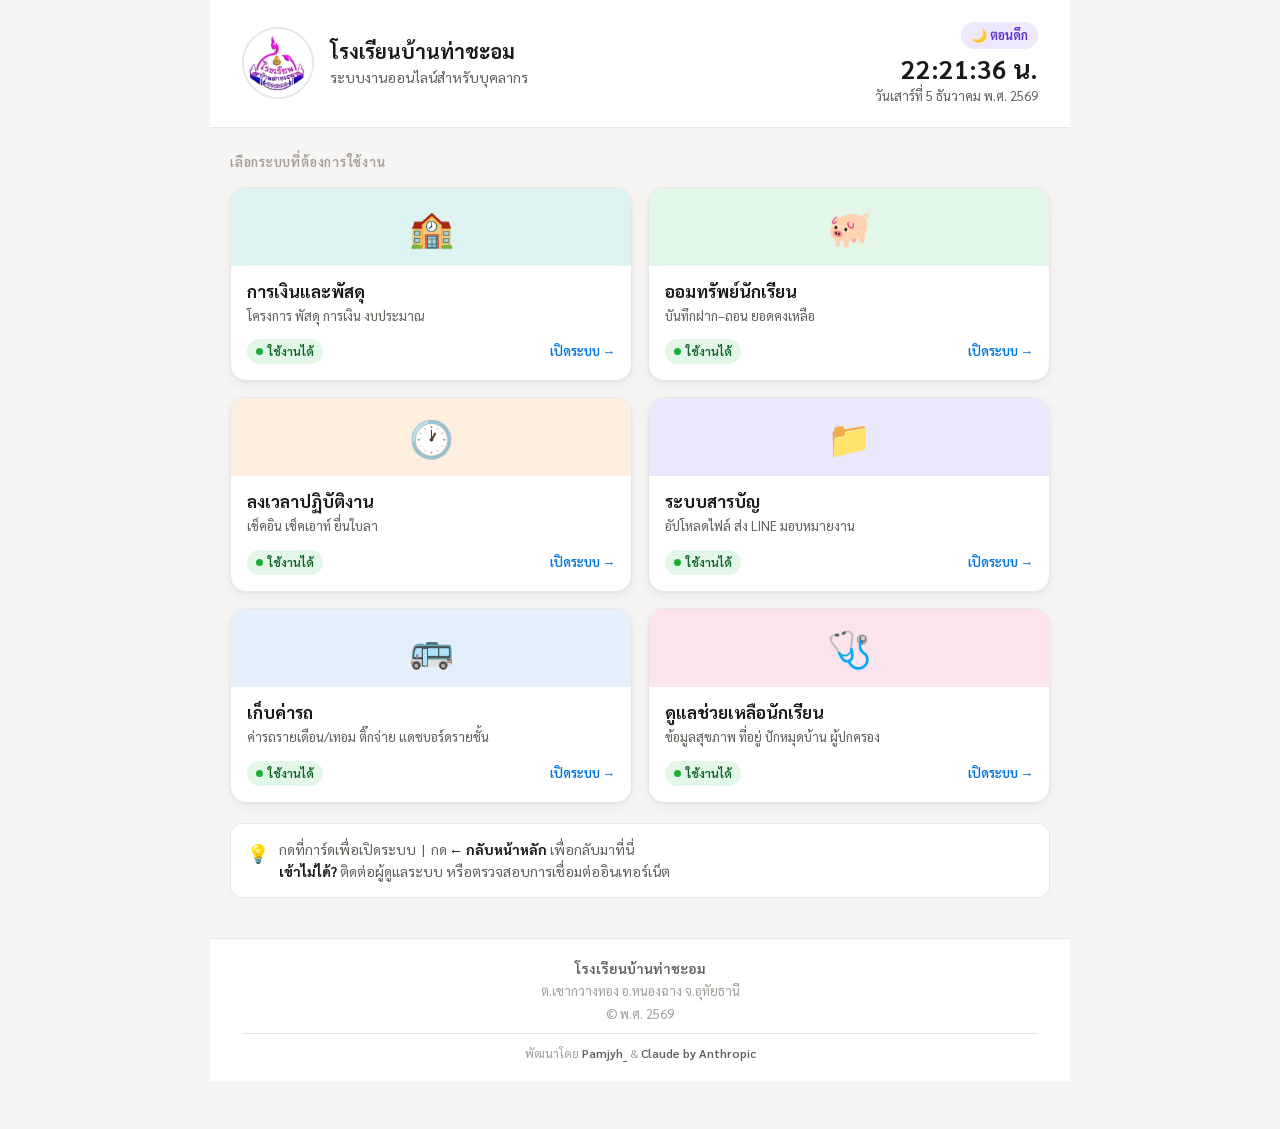
==== index.html @ 7e9a9dbf "Portal: ซ่อนกรอบทักทาย (greeting-section) บนจอกว้าง เพราะซ้ำกับ header-clock, โชว์เฉพาะมือถือที่ hea" ====
<!DOCTYPE html>
<html lang="th">
<head>
<meta charset="UTF-8">
<meta name="viewport" content="width=device-width, initial-scale=1.0">
<title>ระบบงาน — โรงเรียนบ้านท่าชะอม</title>
<link rel="manifest" href="manifest.json">
<meta name="theme-color" content="#0075de">
<meta name="apple-mobile-web-app-capable" content="yes">
<meta name="apple-mobile-web-app-status-bar-style" content="default">
<meta name="apple-mobile-web-app-title" content="รร.ท่าชะอม">
<link rel="apple-touch-icon" href="assets/icons/apple-touch-icon.png">
<link rel="preconnect" href="https://fonts.googleapis.com">
<link rel="preconnect" href="https://fonts.gstatic.com" crossorigin>
<link href="https://fonts.googleapis.com/css2?family=Sarabun:wght@400;500;600;700&display=swap" rel="stylesheet">

<style>
/* ─────────────────────────────────────────────
   DESIGN TOKENS
───────────────────────────────────────────── */
:root {
  --canvas-soft:   #f6f5f4;
  --canvas:        #ffffff;
  --ink:           #1a1a1a;
  --ink-secondary: #31302e;
  --ink-muted:     #615d59;
  --ink-faint:     #a39e98;
  --hairline:      #e6e6e6;
  --primary:       #0075de;
  --primary-dark:  #005bab;

  --teal:          #2a9d99;
  --teal-bg:       #ddf3f2;
  --teal-hover:    #ccecea;
  --green:         #1aae39;
  --green-bg:      #e2f7e7;
  --green-hover:   #cceedb;
  --orange:        #dd5b00;
  --orange-bg:     #fdeede;
  --orange-hover:  #fce0ca;
  --purple:        #7c3aed;
  --purple-bg:     #ece8fc;
  --purple-hover:  #ddd5f8;
  --blue:          #0075de;
  --blue-bg:       #e3f0fc;
  --blue-hover:    #d2e6fa;
  --pink:          #c0246e;
  --pink-bg:       #fce4ef;
  --pink-hover:    #f8d0e3;

  --radius-sm:     8px;
  --radius-md:     12px;
  --radius-lg:     16px;
  --radius-full:   9999px;

  --shadow-card:   0 1px 3px rgba(0,0,0,.06), 0 4px 12px rgba(0,0,0,.05);
  --shadow-hover:  0 10px 28px rgba(0,0,0,.09);
}

*, *::before, *::after { box-sizing: border-box; margin: 0; padding: 0; }
html { font-size: 17px; -webkit-text-size-adjust: 100%; }
body {
  font-family: 'Sarabun', sans-serif;
  background: var(--canvas-soft);
  color: var(--ink);
  min-height: 100vh;
  line-height: 1.6;
}
a { color: inherit; text-decoration: none; }

/* ─────────────────────────────────────────────
   LOADING OVERLAY
───────────────────────────────────────────── */
#loading-overlay {
  position: fixed; inset: 0;
  background: var(--canvas-soft);
  display: flex; flex-direction: column;
  align-items: center; justify-content: center; gap: 14px;
  z-index: 999; transition: opacity 0.3s ease;
}
#loading-overlay.hidden { opacity: 0; pointer-events: none; }
.loading-spinner {
  width: 36px; height: 36px;
  border: 3px solid var(--hairline);
  border-top-color: var(--primary);
  border-radius: 50%;
  animation: spin 0.7s linear infinite;
}
.loading-text { font-size: 15px; color: var(--ink-muted); }
@keyframes spin { to { transform: rotate(360deg); } }

/* ─────────────────────────────────────────────
   SYSTEM IFRAME OVERLAY
───────────────────────────────────────────── */
#system-overlay {
  display: none;
  position: fixed; inset: 0;
  flex-direction: column;
  z-index: 100;
  background: #fff;
}
#system-overlay.active { display: flex; }

#system-bar {
  display: flex;
  align-items: center;
  gap: 12px;
  background: var(--canvas);
  border-bottom: 1px solid var(--hairline);
  padding: 10px 16px;
  flex-shrink: 0;
  min-height: 54px;
}
#back-btn {
  display: inline-flex;
  align-items: center;
  gap: 6px;
  background: var(--canvas-soft);
  border: 1px solid var(--hairline);
  border-radius: var(--radius-full);
  padding: 8px 18px;
  font-size: 15px;
  font-family: 'Sarabun', sans-serif;
  font-weight: 600;
  color: var(--ink);
  cursor: pointer;
  transition: background 0.15s, border-color 0.15s;
  white-space: nowrap;
  flex-shrink: 0;
}
#back-btn:hover { background: var(--hairline); border-color: #d0ccc8; }
#system-bar-title {
  font-size: 16px;
  font-weight: 600;
  color: var(--ink-muted);
  overflow: hidden;
  text-overflow: ellipsis;
  white-space: nowrap;
}
#system-frame {
  flex: 1;
  border: none;
  width: 100%;
}

/* ─────────────────────────────────────────────
   PAGE WRAPPER
───────────────────────────────────────────── */
#page-wrapper {
  max-width: 860px;
  margin: 0 auto;
  padding: 0 20px 48px;
}

/* ─────────────────────────────────────────────
   HEADER
───────────────────────────────────────────── */
#site-header {
  background: var(--canvas);
  border-bottom: 1px solid var(--hairline);
  margin: 0 -20px;
  padding: 20px 32px;
}
.header-inner {
  max-width: 820px; margin: 0 auto;
  display: flex; align-items: center; gap: 16px;
}
.school-logo {
  width: 72px; height: 72px;
  border-radius: 50%;
  border: 2px solid var(--hairline);
  object-fit: cover; flex-shrink: 0;
}
.school-logo-placeholder {
  width: 72px; height: 72px;
  border-radius: 50%;
  border: 2px solid var(--hairline);
  background: var(--teal-bg);
  display: none; align-items: center; justify-content: center;
  font-size: 32px; flex-shrink: 0;
}
.header-text { flex: 1; }
.school-name { font-size: 20px; font-weight: 700; color: var(--ink); line-height: 1.3; }
.school-tagline { font-size: 14px; color: var(--ink-muted); margin-top: 2px; }
.header-clock { text-align: right; flex-shrink: 0; }
#greeting-badge {
  display: inline-block;
  font-size: 13px; font-weight: 600;
  padding: 3px 10px;
  border-radius: var(--radius-full);
  margin-bottom: 4px;
}
#clock-time {
  display: block;
  font-size: 26px; font-weight: 700;
  font-variant-numeric: tabular-nums;
  color: var(--ink); line-height: 1.2;
}
#clock-date {
  display: block;
  font-size: 13px; color: var(--ink-muted); margin-top: 2px;
}

/* ─────────────────────────────────────────────
   GREETING
───────────────────────────────────────────── */
#greeting-section { padding: 28px 0 4px; display: none; } /* ซ้ำกับ header-clock บนจอกว้าง โผล่เฉพาะมือถือ (ดู media query ด้านล่าง) */
.greeting-main { font-size: 22px; font-weight: 700; color: var(--ink); }
.greeting-sub { font-size: 15px; color: var(--ink-muted); margin-top: 4px; }

/* ─────────────────────────────────────────────
   SECTION LABEL
───────────────────────────────────────────── */
.section-label {
  font-size: 13px; font-weight: 600;
  color: var(--ink-faint);
  text-transform: uppercase; letter-spacing: 0.06em;
  margin: 24px 0 14px;
}

/* ─────────────────────────────────────────────
   CARD GRID
───────────────────────────────────────────── */
#card-grid {
  display: grid;
  grid-template-columns: repeat(2, 1fr);
  gap: 16px;
}

/* ─────────────────────────────────────────────
   SYSTEM CARD
───────────────────────────────────────────── */
.sys-card {
  background: var(--canvas);
  border-radius: var(--radius-lg);
  border: 1px solid var(--hairline);
  box-shadow: var(--shadow-card);
  overflow: hidden;
  display: flex; flex-direction: column;
  cursor: pointer;
  transition: transform 0.18s ease, box-shadow 0.18s ease, border-color 0.18s ease;
  min-height: 160px;
  opacity: 0;
  animation: cardSlideUp 0.28s ease-out forwards;
  animation-play-state: paused;
}
.sys-card.animate { animation-play-state: running; }
.sys-card:hover {
  transform: translateY(-4px);
  box-shadow: var(--shadow-hover);
  border-color: #d0ccc8;
}
.sys-card--inactive {
  cursor: default;
  animation: cardFadeIn 0.28s ease-out forwards;
  animation-play-state: paused;
}
.sys-card--inactive.animate { animation-play-state: running; }   /* let the animation play to 0.5 */
.sys-card--inactive:hover {
  transform: none;
  box-shadow: var(--shadow-card);
  border-color: var(--hairline);
}

@keyframes cardSlideUp {
  from { opacity: 0; transform: translateY(18px); }
  to   { opacity: 1; transform: translateY(0); }
}
@keyframes cardFadeIn {
  from { opacity: 0; }
  to   { opacity: 0.5; }
}
@media (prefers-reduced-motion: reduce) {
  .sys-card { animation: none; opacity: 1; }
  .sys-card--inactive { animation: none; opacity: 0.5; }
  .badge-active::before { animation: none; }
}

.card-icon-band {
  height: 78px;
  display: flex; align-items: center; justify-content: center;
  font-size: 36px;
  transition: background 0.18s ease;
}
.band-teal   { background: var(--teal-bg); }
.band-green  { background: var(--green-bg); }
.band-orange { background: var(--orange-bg); }
.band-purple { background: var(--purple-bg); }
.band-blue   { background: var(--blue-bg); }
.band-pink   { background: var(--pink-bg); }
.sys-card:not(.sys-card--inactive):hover .band-teal   { background: var(--teal-hover); }
.sys-card:not(.sys-card--inactive):hover .band-green  { background: var(--green-hover); }
.sys-card:not(.sys-card--inactive):hover .band-orange { background: var(--orange-hover); }
.sys-card:not(.sys-card--inactive):hover .band-purple { background: var(--purple-hover); }
.sys-card:not(.sys-card--inactive):hover .band-blue   { background: var(--blue-hover); }
.sys-card:not(.sys-card--inactive):hover .band-pink   { background: var(--pink-hover); }

.card-body {
  padding: 14px 16px 16px;
  display: flex; flex-direction: column; flex: 1; gap: 4px;
}
.card-title { font-size: 17px; font-weight: 700; color: var(--ink); line-height: 1.3; }
.card-desc  { font-size: 13px; color: var(--ink-muted); line-height: 1.5; }
.card-foot  {
  display: flex; align-items: center;
  justify-content: space-between;
  margin-top: 10px; gap: 8px;
}

.badge {
  display: inline-flex; align-items: center; gap: 5px;
  font-size: 12px; font-weight: 600;
  padding: 3px 9px;
  border-radius: var(--radius-full);
  white-space: nowrap;
}
.badge-active { background: var(--green-bg); color: #0e6124; }
.badge-active::before {
  content: '';
  display: inline-block; width: 7px; height: 7px;
  border-radius: 50%; background: var(--green);
  animation: pulse 2s ease-in-out infinite;
}
@keyframes pulse {
  0%   { box-shadow: 0 0 0 0   rgba(26,174,57,.4); }
  50%  { box-shadow: 0 0 0 4px rgba(26,174,57,.08); }
  100% { box-shadow: 0 0 0 0   rgba(26,174,57,.0); }
}
.badge-soon { background: var(--purple-bg); color: #5b2fc3; }
.badge-off  { background: var(--orange-bg); color: #a84100; }
.badge-off::before {
  content: '';
  display: inline-block; width: 7px; height: 7px;
  border-radius: 50%; background: var(--orange);
}

.card-btn         { font-size: 13px; font-weight: 600; color: var(--primary); white-space: nowrap; }
.card-btn-inactive{ font-size: 13px; font-weight: 600; color: var(--ink-faint); white-space: nowrap; }

/* ─────────────────────────────────────────────
   HELP NOTE
───────────────────────────────────────────── */
#help-note {
  display: flex; align-items: flex-start; gap: 10px;
  background: var(--canvas);
  border: 1px solid var(--hairline);
  border-radius: var(--radius-md);
  padding: 14px 16px; margin-top: 20px;
}
.help-icon { font-size: 18px; flex-shrink: 0; margin-top: 1px; }
.help-text { font-size: 14px; color: var(--ink-muted); line-height: 1.6; }
.help-text strong { color: var(--ink); }

/* ─────────────────────────────────────────────
   FOOTER
───────────────────────────────────────────── */
#site-footer {
  background: var(--canvas);
  border-top: 1px solid var(--hairline);
  margin: 40px -20px 0;
  padding: 18px 32px;
  text-align: center;
}
.footer-school { font-size: 14px; font-weight: 600; color: var(--ink-muted); }
.footer-address, .footer-year { font-size: 13px; color: var(--ink-faint); margin-top: 2px; }
.footer-credit {
  font-size: 12px; color: var(--ink-faint);
  margin-top: 8px;
  border-top: 1px solid var(--hairline);
  padding-top: 10px;
}
.footer-credit span { color: var(--ink-muted); font-weight: 600; }

/* ─────────────────────────────────────────────
   ERROR MODAL
───────────────────────────────────────────── */
#error-modal {
  display: none; position: fixed; inset: 0;
  background: rgba(0,0,0,.35); z-index: 999;
  align-items: center; justify-content: center; padding: 20px;
}
#error-modal.show { display: flex; }
.error-modal-box {
  background: var(--canvas); border-radius: var(--radius-lg);
  padding: 28px 24px; max-width: 360px; width: 100%;
  text-align: center; box-shadow: 0 20px 60px rgba(0,0,0,.2);
}
.error-modal-icon  { font-size: 40px; margin-bottom: 12px; }
.error-modal-title { font-size: 18px; font-weight: 700; margin-bottom: 10px; }
.error-modal-body  { font-size: 15px; color: var(--ink-muted); line-height: 1.7; margin-bottom: 22px; }
.error-modal-btn {
  background: var(--primary); color: #fff; border: none;
  border-radius: var(--radius-full);
  padding: 14px 32px; font-size: 16px;
  font-family: 'Sarabun', sans-serif; font-weight: 600;
  cursor: pointer; width: 100%; transition: background 0.15s;
}
.error-modal-btn:hover { background: var(--primary-dark); }

/* page wrapper hidden state (toggled by JS) */
#page-wrapper.hidden { display: none; }

/* ─────────────────────────────────────────────
   STAFF DIRECTORY (ทำเนียบบุคลากร) — พับเก็บ อยู่บนสุด
───────────────────────────────────────────── */
#staff-directory-section { margin: 24px 0 4px; display: none; } /* display:none จนกว่า JS ยืนยันโหลดสำเร็จ */
#staff-directory-section.ready { display: block; }
.staff-directory-toggle {
  width: 100%;
  display: flex; align-items: center; justify-content: space-between;
  background: var(--canvas);
  border: 1px solid var(--hairline);
  border-radius: var(--radius-md);
  padding: 14px 18px;
  font-family: 'Sarabun', sans-serif;
  font-size: 16px; font-weight: 700; color: var(--ink);
  cursor: pointer;
  transition: background 0.15s;
}
.staff-directory-toggle:hover { background: var(--canvas-soft); }
#staff-directory-arrow { transition: transform 0.2s ease; color: var(--ink-muted); }
.staff-directory-toggle[aria-expanded="true"] #staff-directory-arrow { transform: rotate(180deg); }
.staff-directory-body {
  border: 1px solid var(--hairline);
  border-top: none;
  border-radius: 0 0 var(--radius-md) var(--radius-md);
  padding: 18px;
  background: var(--canvas);
}
.staff-directory-summary {
  display: flex; flex-wrap: wrap; gap: 8px;
  margin-bottom: 16px; padding-bottom: 16px;
  border-bottom: 1px solid var(--hairline);
}
.staff-directory-summary .badge {
  background: var(--blue-bg); color: var(--primary-dark);
}
.staff-directory-grid {
  display: grid;
  grid-template-columns: repeat(auto-fill, minmax(110px, 1fr));
  gap: 16px;
}
.staff-person {
  display: flex; flex-direction: column; align-items: center; text-align: center; gap: 6px;
}
.staff-person-photo { width: 68px; height: 68px; border-radius: 50%; object-fit: cover; border: 2px solid var(--hairline); }
.staff-person-photo-placeholder {
  width: 68px; height: 68px; border-radius: 50%;
  border: 2px solid var(--hairline); background: var(--canvas-soft);
  display: flex; align-items: center; justify-content: center; font-size: 28px; color: var(--ink-faint);
}
.staff-person-name { font-size: 13px; font-weight: 600; color: var(--ink); line-height: 1.3; }
.staff-person-position { font-size: 12px; color: var(--ink-muted); line-height: 1.3; }
.staff-person-headof { font-size: 11px; font-weight: 600; color: var(--primary); line-height: 1.3; }

/* ─────────────────────────────────────────────
   RESPONSIVE
───────────────────────────────────────────── */
@media (max-width: 767px) {
  #site-header { padding: 16px 20px; }
  .header-clock { display: none; }
  #greeting-section { padding: 20px 0 0; display: block; } /* header-clock ซ่อนบนมือถือ เลยต้องโชว์ตรงนี้แทน */
  .greeting-main { font-size: 20px; }
}
@media (max-width: 539px) {
  #card-grid { grid-template-columns: 1fr; gap: 12px; }
  .school-logo, .school-logo-placeholder { width: 56px; height: 56px; font-size: 24px; }
  .school-name { font-size: 18px; }
}
</style>
</head>
<body>

<!-- Loading -->
<div id="loading-overlay" aria-hidden="true">
  <div class="loading-spinner"></div>
  <p class="loading-text">กำลังโหลด…</p>
</div>

<!-- System iframe overlay -->
<div id="system-overlay" role="region" aria-label="ระบบที่เลือก" aria-hidden="true">
  <div id="system-bar">
    <button id="back-btn" aria-label="กลับหน้าหลัก">
      ← กลับหน้าหลัก
    </button>
    <span id="system-bar-title"></span>
  </div>
  <iframe id="system-frame" src="" title="ระบบงาน" allowfullscreen
          allow="camera; microphone; geolocation"></iframe>
</div>

<!-- Error modal -->
<div id="error-modal" role="dialog" aria-modal="true" aria-labelledby="error-modal-title" aria-describedby="error-modal-body">
  <div class="error-modal-box">
    <div class="error-modal-icon">⚠️</div>
    <h2 class="error-modal-title" id="error-modal-title">ไม่สามารถเปิดระบบได้</h2>
    <p class="error-modal-body" id="error-modal-body">
      กรุณาตรวจสอบ:<br>
      1. อินเทอร์เน็ตเชื่อมต่ออยู่หรือเปล่า?<br>
      2. URL ของระบบถูกต้องไหม?<br><br>
      หรือติดต่อผู้ดูแลระบบ
    </p>
    <button class="error-modal-btn" id="error-modal-ok">ตกลง</button>
  </div>
</div>

<!-- Admin modal — ปิด/เปิดระบบชั่วคราว (เข้าถึงผ่านคลิกลับที่ชื่อโรงเรียนในท้ายหน้า 5 ครั้งติดกันเท่านั้น) -->
<div id="admin-modal" role="dialog" aria-modal="true" aria-labelledby="admin-modal-title"
     style="display:none; position:fixed; inset:0; background:rgba(0,0,0,.45); z-index:1000; align-items:center; justify-content:center; padding:20px;">
  <div style="background:var(--canvas); border-radius:var(--radius-lg); padding:24px; max-width:380px; width:100%; box-shadow:0 20px 60px rgba(0,0,0,.25);">
    <h2 id="admin-modal-title" style="font-size:18px; font-weight:700; margin-bottom:14px; color:var(--ink);">🔧 จัดการสถานะระบบ</h2>
    <input type="password" id="admin-pw-input" placeholder="รหัสผ่าน admin"
           style="width:100%; padding:10px 12px; border:1px solid var(--hairline); border-radius:8px; font-size:15px; font-family:'Sarabun',sans-serif; margin-bottom:14px; box-sizing:border-box;">
    <div id="admin-sys-list" style="display:flex; flex-direction:column; gap:8px; margin-bottom:14px;"></div>
    <div id="admin-msg" style="font-size:13px; color:var(--ink-muted); min-height:18px; margin-bottom:10px;"></div>

    <button id="open-staff-directory-btn" type="button"
       style="display:block; text-align:center; width:100%; padding:10px; border-radius:var(--radius-full); background:var(--canvas-soft); border:1px solid var(--hairline); font-family:'Sarabun',sans-serif; font-size:14px; font-weight:600; color:var(--ink); margin-bottom:10px; box-sizing:border-box; cursor:pointer;">
      🧑‍💼 จัดการทำเนียบบุคลากร →
    </button>

    <button id="toggle-change-pw-btn" type="button"
       style="display:block; text-align:center; width:100%; padding:8px; background:none; border:none; font-family:'Sarabun',sans-serif; font-size:13px; font-weight:600; color:var(--ink-muted); margin-bottom:6px; cursor:pointer;">
      🔑 เปลี่ยนรหัสผ่าน
    </button>
    <div id="change-pw-box" style="display:none; margin-bottom:10px;">
      <input type="password" id="new-pw-input" placeholder="รหัสผ่านใหม่ (อย่างน้อย 6 ตัว)"
             style="width:100%; padding:10px 12px; border:1px solid var(--hairline); border-radius:8px; font-size:15px; font-family:'Sarabun',sans-serif; margin-bottom:8px; box-sizing:border-box;">
      <input type="password" id="new-pw-confirm-input" placeholder="ยืนยันรหัสผ่านใหม่อีกครั้ง"
             style="width:100%; padding:10px 12px; border:1px solid var(--hairline); border-radius:8px; font-size:15px; font-family:'Sarabun',sans-serif; margin-bottom:8px; box-sizing:border-box;">
      <button id="submit-change-pw-btn" type="button"
         style="width:100%; padding:10px; border-radius:var(--radius-full); border:none; background:var(--primary); color:#fff; font-family:'Sarabun',sans-serif; font-size:14px; font-weight:600; cursor:pointer;">
        บันทึกรหัสผ่านใหม่
      </button>
      <p id="change-pw-msg" style="font-size:13px; min-height:18px; margin-top:6px;"></p>
    </div>

    <button id="admin-close-btn" type="button"
            style="width:100%; padding:10px; border-radius:var(--radius-full); border:1px solid var(--hairline); background:var(--canvas-soft); font-family:'Sarabun',sans-serif; font-size:14px; font-weight:600; color:var(--ink); cursor:pointer;">
      ปิดหน้าต่างนี้
    </button>
  </div>
</div>

<!-- Portal page -->
<div id="page-wrapper">

  <header id="site-header" role="banner">
    <div class="header-inner">
      <img src="assets/school-logo.jpg"
           alt="โลโก้โรงเรียนบ้านท่าชะอม"
           class="school-logo"
           onerror="handleLogoError()">
      <div id="logo-placeholder" class="school-logo-placeholder" aria-hidden="true">🏫</div>
      <div class="header-text">
        <h1 class="school-name">โรงเรียนบ้านท่าชะอม</h1>
        <p class="school-tagline">ระบบงานออนไลน์สำหรับบุคลากร</p>
      </div>
      <div class="header-clock" aria-hidden="true">
        <span id="greeting-badge">☀️ ตอนเช้า</span>
        <span id="clock-time">00:00:00</span>
        <span id="clock-date">วันที่ —</span>
      </div>
    </div>
  </header>

  <main id="main-content" role="main">

    <section id="greeting-section" aria-label="คำทักทาย">
      <p class="greeting-main" id="greeting-text">สวัสดี</p>
      <p class="greeting-sub" id="greeting-date">—</p>
    </section>

    <section id="staff-directory-section" aria-label="ทำเนียบบุคลากร">
      <button type="button" id="staff-directory-toggle" class="staff-directory-toggle"
              aria-expanded="false" aria-controls="staff-directory-body">
        <span>👥 ทำเนียบบุคลากร</span>
        <span id="staff-directory-arrow" aria-hidden="true">▾</span>
      </button>
      <div id="staff-directory-body" class="staff-directory-body" hidden>
        <div id="staff-directory-summary" class="staff-directory-summary"></div>
        <div id="staff-directory-grid" class="staff-directory-grid"></div>
      </div>
    </section>

    <p class="section-label">เลือกระบบที่ต้องการใช้งาน</p>

    <div id="card-grid" role="group" aria-label="ระบบงานที่ใช้งานได้">

      <!-- Card 1: บริหารงาน -->
      <div class="sys-card"
           role="button" tabindex="0"
           data-url="ระบบบริหารงาน/"
           data-title="ระบบการเงินและพัสดุ"
           data-sys-id="finance"
           aria-label="ระบบการเงินและพัสดุ">
        <div class="card-icon-band band-teal" aria-hidden="true">🏫</div>
        <div class="card-body">
          <h2 class="card-title">การเงินและพัสดุ</h2>
          <p class="card-desc">โครงการ พัสดุ การเงิน งบประมาณ</p>
          <div class="card-foot">
            <span class="badge badge-active">ใช้งานได้</span>
            <span class="card-btn" aria-hidden="true">เปิดระบบ →</span>
          </div>
        </div>
      </div>

      <!-- Card 2: ออมทรัพย์ -->
      <div class="sys-card"
           role="button" tabindex="0"
           data-url="ระบบออมทรัพย์/"
           data-title="ระบบออมทรัพย์นักเรียน"
           data-sys-id="savings"
           aria-label="ระบบออมทรัพย์นักเรียน">
        <div class="card-icon-band band-green" aria-hidden="true">🐖</div>
        <div class="card-body">
          <h2 class="card-title">ออมทรัพย์นักเรียน</h2>
          <p class="card-desc">บันทึกฝาก–ถอน ยอดคงเหลือ</p>
          <div class="card-foot">
            <span class="badge badge-active">ใช้งานได้</span>
            <span class="card-btn" aria-hidden="true">เปิดระบบ →</span>
          </div>
        </div>
      </div>

      <!-- Card 3: ลงเวลา -->
      <div class="sys-card"
           role="button" tabindex="0"
           data-url="ระบบลงเวลา/"
           data-title="ระบบลงเวลาปฏิบัติงาน"
           data-sys-id="attendance"
           aria-label="ระบบลงเวลาปฏิบัติงาน">
        <div class="card-icon-band band-orange" aria-hidden="true">🕐</div>
        <div class="card-body">
          <h2 class="card-title">ลงเวลาปฏิบัติงาน</h2>
          <p class="card-desc">เช็คอิน เช็คเอาท์ ยื่นใบลา</p>
          <div class="card-foot">
            <span class="badge badge-active">ใช้งานได้</span>
            <span class="card-btn" aria-hidden="true">เปิดระบบ →</span>
          </div>
        </div>
      </div>

      <!-- Card 4: สารบัญ -->
      <div class="sys-card"
           role="button" tabindex="0"
           data-url="ระบบสารบัญ/index.html"
           data-title="ระบบสารบัญ"
           data-sys-id="sarabun"
           aria-label="ระบบสารบัญ — อัปโหลดไฟล์ ส่ง LINE มอบหมายงาน">
        <div class="card-icon-band band-purple" aria-hidden="true">📁</div>
        <div class="card-body">
          <h2 class="card-title">ระบบสารบัญ</h2>
          <p class="card-desc">อัปโหลดไฟล์ ส่ง LINE มอบหมายงาน</p>
          <div class="card-foot">
            <span class="badge badge-active">ใช้งานได้</span>
            <span class="card-btn" aria-hidden="true">เปิดระบบ →</span>
          </div>
        </div>
      </div>

      <!-- Card 5: เก็บค่ารถ -->
      <div class="sys-card"
           role="button" tabindex="0"
           data-url="ระบบค่ารถ/index.html"
           data-title="ระบบเก็บค่ารถ"
           data-sys-id="karod"
           aria-label="ระบบเก็บค่ารถนักเรียน">
        <div class="card-icon-band band-blue" aria-hidden="true">🚌</div>
        <div class="card-body">
          <h2 class="card-title">เก็บค่ารถ</h2>
          <p class="card-desc">ค่ารถรายเดือน/เทอม ติ๊กจ่าย แดชบอร์ดรายชั้น</p>
          <div class="card-foot">
            <span class="badge badge-active">ใช้งานได้</span>
            <span class="card-btn" aria-hidden="true">เปิดระบบ →</span>
          </div>
        </div>
      </div>

      <!-- Card 6: ดูแลช่วยเหลือนักเรียน -->
      <div class="sys-card"
           role="button" tabindex="0"
           data-url="ระบบดูแลช่วยเหลือนักเรียน/index.html"
           data-title="ระบบดูแลช่วยเหลือนักเรียน"
           data-sys-id="student-care"
           aria-label="ระบบดูแลช่วยเหลือนักเรียน — ข้อมูลสุขภาพ ที่อยู่ ผู้ปกครอง">
        <div class="card-icon-band band-pink" aria-hidden="true">🩺</div>
        <div class="card-body">
          <h2 class="card-title">ดูแลช่วยเหลือนักเรียน</h2>
          <p class="card-desc">ข้อมูลสุขภาพ ที่อยู่ ปักหมุดบ้าน ผู้ปกครอง</p>
          <div class="card-foot">
            <span class="badge badge-active">ใช้งานได้</span>
            <span class="card-btn" aria-hidden="true">เปิดระบบ →</span>
          </div>
        </div>
      </div>

    </div>

    <aside id="help-note" role="note">
      <span class="help-icon" aria-hidden="true">💡</span>
      <p class="help-text">
        กดที่การ์ดเพื่อเปิดระบบ &nbsp;|&nbsp; กด <strong>← กลับหน้าหลัก</strong> เพื่อกลับมาที่นี่<br>
        <strong>เข้าไม่ได้?</strong> ติดต่อผู้ดูแลระบบ หรือตรวจสอบการเชื่อมต่ออินเทอร์เน็ต
      </p>
    </aside>

  </main>

  <footer id="site-footer" role="contentinfo">
    <p class="footer-school">โรงเรียนบ้านท่าชะอม</p>
    <p class="footer-address">ต.เขากวางทอง อ.หนองฉาง จ.อุทัยธานี</p>
    <p class="footer-year">© พ.ศ. <span id="footer-year"></span></p>
    <p class="footer-credit">
      พัฒนาโดย <span>Pamjyh_</span> &amp; <span>Claude by Anthropic</span>
    </p>
  </footer>

</div><!-- /#page-wrapper -->

<script>
/* ─────────────────────────────────────────────
   TIME & DATE
───────────────────────────────────────────── */
const THAI_DAYS   = ['อาทิตย์','จันทร์','อังคาร','พุธ','พฤหัสบดี','ศุกร์','เสาร์'];
const THAI_MONTHS = [
  'มกราคม','กุมภาพันธ์','มีนาคม','เมษายน','พฤษภาคม','มิถุนายน',
  'กรกฎาคม','สิงหาคม','กันยายน','ตุลาคม','พฤศจิกายน','ธันวาคม'
];
const GREETINGS = [
  { from:5,  to:12, text:'สวัสดีตอนเช้า ☀️',  badge:'☀️ ตอนเช้า',  bg:'#fff9e6', color:'#a16700' },
  { from:12, to:17, text:'สวัสดีตอนบ่าย 🌤',  badge:'🌤 ตอนบ่าย',  bg:'#e8f4fd', color:'#0059a8' },
  { from:17, to:21, text:'สวัสดีตอนเย็น 🌆',  badge:'🌆 ตอนเย็น',  bg:'#fdeede', color:'#a84100' },
  { from:21, to:29, text:'สวัสดีตอนดึก 🌙',   badge:'🌙 ตอนดึก',   bg:'#ede8fb', color:'#5b2fc3' },
];
function getGreetingData(h) {
  if (h >= 5  && h < 12) return GREETINGS[0];  // เช้า
  if (h >= 12 && h < 17) return GREETINGS[1];  // บ่าย
  if (h >= 17 && h < 21) return GREETINGS[2];  // เย็น
  return GREETINGS[3];                          // ดึก (21–04)
}
function pad2(n) { return String(n).padStart(2, '0'); }
function updateGreeting() {
  const now = new Date();
  const g   = getGreetingData(now.getHours());

  // Build Thai date string once, use in both places
  const day     = THAI_DAYS[now.getDay()];
  const d       = now.getDate();
  const month   = THAI_MONTHS[now.getMonth()];
  const year    = now.getFullYear() + 543;
  const dateStr = `วัน${day}ที่ ${d} ${month} พ.ศ. ${year}`;

  const gEl  = document.getElementById('greeting-text');
  const dEl  = document.getElementById('greeting-date');
  const cdEl = document.getElementById('clock-date');   // header clock date
  const bEl  = document.getElementById('greeting-badge');

  if (gEl)  gEl.textContent  = g.text;
  if (dEl)  dEl.textContent  = dateStr;
  if (cdEl) cdEl.textContent = dateStr;   // ← fix: was never set
  if (bEl)  { bEl.textContent = g.badge; bEl.style.background = g.bg; bEl.style.color = g.color; }
}
function updateClock() {
  const now = new Date();
  const el  = document.getElementById('clock-time');
  if (el) el.textContent = `${pad2(now.getHours())}:${pad2(now.getMinutes())}:${pad2(now.getSeconds())} น.`;
}

/* ─────────────────────────────────────────────
   CARD ANIMATIONS
───────────────────────────────────────────── */
function animateCards() {
  document.querySelectorAll('.sys-card').forEach((card, i) => {
    setTimeout(() => card.classList.add('animate'), 60 + i * 80);
  });
}

/* ─────────────────────────────────────────────
   LOGO FALLBACK
───────────────────────────────────────────── */
function handleLogoError() {
  const logo = document.querySelector('.school-logo');
  const ph   = document.getElementById('logo-placeholder');
  if (logo) logo.style.display = 'none';
  if (ph)   ph.style.display   = 'flex';
}

/* ─────────────────────────────────────────────
   SYSTEM OPEN / CLOSE
───────────────────────────────────────────── */
let _lastFocused = null;

function openSystem(url, title) {
  if (document.getElementById('system-overlay').classList.contains('active')) return;

  const frame   = document.getElementById('system-frame');
  const overlay = document.getElementById('system-overlay');
  const wrapper = document.getElementById('page-wrapper');
  const barTitle= document.getElementById('system-bar-title');

  _lastFocused = document.activeElement;  // remember where focus was

  barTitle.textContent = title;
  frame.src = url;
  overlay.setAttribute('aria-hidden', 'false');
  overlay.classList.add('active');
  wrapper.classList.add('hidden');
  window.scrollTo(0, 0);

  // Move focus to back button for keyboard users
  document.getElementById('back-btn').focus();
}

function closeSystem() {
  const frame   = document.getElementById('system-frame');
  const overlay = document.getElementById('system-overlay');
  const wrapper = document.getElementById('page-wrapper');

  frame.src = 'about:blank';
  overlay.setAttribute('aria-hidden', 'true');
  overlay.classList.remove('active');
  wrapper.classList.remove('hidden');

  // Restore focus to the card that was clicked
  if (_lastFocused) { _lastFocused.focus(); _lastFocused = null; }
}

/* ─────────────────────────────────────────────
   SYSTEM STATUS (เปิด/ปิดชั่วคราว) — เก็บใน Supabase
   อ่านได้สาธารณะ (ไม่ต้อง login) เขียนได้เฉพาะผ่าน RPC ที่เช็ครหัสผ่านฝั่ง server
───────────────────────────────────────────── */
var SUPABASE_URL      = 'https://cgwtgqyllalaogdgyxlo.supabase.co';
var SUPABASE_ANON_KEY = 'eyJhbGciOiJIUzI1NiIsInR5cCI6IkpXVCJ9.eyJpc3MiOiJzdXBhYmFzZSIsInJlZiI6ImNnd3RncXlsbGFsYW9nZGd5eGxvIiwicm9sZSI6ImFub24iLCJpYXQiOjE3ODAyMDc2MDYsImV4cCI6MjA5NTc4MzYwNn0.hDZPSLM8SVsTDwjpT3-yAhxgBc6b1sX3Tay_HRfyf78';
var SYSTEM_LABELS = {
  finance:    'การเงินและพัสดุ',
  savings:    'ออมทรัพย์นักเรียน',
  attendance: 'ลงเวลาปฏิบัติงาน',
  sarabun:    'ระบบสารบัญ',
  karod:      'เก็บค่ารถ',
};
var _statusMap = {}; // { system_id: 'on'|'off' } — ว่างเปล่า = ทุกระบบถือว่า on (fail-open)

function loadSystemStatus() {
  return fetch(SUPABASE_URL + '/rest/v1/portal_system_status?select=system_id,status', {
    headers: { apikey: SUPABASE_ANON_KEY, Authorization: 'Bearer ' + SUPABASE_ANON_KEY }
  })
    .then(function(r) { return r.json(); })
    .then(function(rows) {
      _statusMap = {};
      (rows || []).forEach(function(row) { _statusMap[row.system_id] = row.status; });
    })
    .catch(function() { _statusMap = {}; }); // เน็ตมีปัญหา/query พัง → ถือว่าทุกระบบ on
}

// เติม/ล้างสถานะ "ปิด" ให้การ์ด — เรียกซ้ำได้เรื่อยๆ ไม่ทำให้พัง (idempotent ทั้งสองทิศทาง)
function applyCardStatus(card) {
  if (!card.dataset.origLabel) card.dataset.origLabel = card.getAttribute('aria-label') || card.dataset.title || '';
  var id     = card.dataset.sysId;
  var status = (id && _statusMap[id]) || 'on'; // fail-open: ไม่มี id นี้ / พิมพ์ผิด / ยังไม่โหลด → on เสมอ
  var isOff  = status === 'off';

  card.classList.toggle('sys-card--inactive', isOff);

  var badge = card.querySelector('.badge');
  if (badge) {
    badge.className   = isOff ? 'badge badge-off' : 'badge badge-active';
    badge.textContent = isOff ? 'ปิดปรับปรุงชั่วคราว' : 'ใช้งานได้';
  }
  var btn = card.querySelector('.card-btn, .card-btn-inactive');
  if (btn) {
    btn.className   = isOff ? 'card-btn-inactive' : 'card-btn';
    btn.textContent = isOff ? 'ปิดชั่วคราว' : 'เปิดระบบ →';
  }
  card.setAttribute('aria-label', card.dataset.origLabel + (isOff ? ' — ปิดปรับปรุงชั่วคราว ยังกดเข้าไม่ได้ตอนนี้' : ''));
}

function initCards() {
  document.querySelectorAll('.sys-card').forEach(applyCardStatus);
}

// ผูก click/keydown "ครั้งเดียว" ตอนโหลดหน้า — handler เช็คสถานะปัจจุบันตอนกดจริงเสมอ
// (ไม่ใช่ตอน bind) กันบั๊กปุ่มกดใช้ได้ทั้งที่ badge บอกว่าปิด ไม่ว่าสถานะจะเปลี่ยนกี่ครั้งก็ตาม
function initCardHandlers() {
  document.querySelectorAll('.sys-card').forEach(function(card) {
    var handler = function() {
      if (card.classList.contains('sys-card--inactive')) return;
      var url   = card.dataset.url;
      var title = card.dataset.title;
      if (url) openSystem(url, title);
    };
    card.addEventListener('click', handler);
    card.addEventListener('keydown', function(e) { if (e.key === 'Enter' || e.key === ' ') { e.preventDefault(); handler(); } });
  });
}

initCardHandlers();
loadSystemStatus().then(initCards);

/* ─────────────────────────────────────────────
   STAFF DIRECTORY (ทำเนียบบุคลากร) — read-only, fail-safe
───────────────────────────────────────────── */
function escapeHtmlStaff(str) {
  return String(str == null ? '' : str)
    .replace(/&/g, '&amp;').replace(/</g, '&lt;').replace(/>/g, '&gt;')
    .replace(/"/g, '&quot;').replace(/'/g, '&#39;');
}

function loadStaffDirectory() {
  fetch(SUPABASE_URL + '/rest/v1/staff_directory?select=full_name,position,photo,head_of,display_order,employment_type&order=display_order.asc,full_name.asc', {
    headers: { apikey: SUPABASE_ANON_KEY, Authorization: 'Bearer ' + SUPABASE_ANON_KEY }
  })
    .then(function(r) { return r.json(); })
    .then(function(rows) {
      if (!rows || !Array.isArray(rows) || rows.length === 0) return; // ไม่มีข้อมูล → ไม่โชว์ section เลย (เงียบๆ)

      // สรุปจำนวนแยกตามประเภทบุคลากร — แสดงก่อนรูป
      var counts = {};
      rows.forEach(function(p) {
        var key = p.employment_type || 'ยังไม่ระบุ';
        counts[key] = (counts[key] || 0) + 1;
      });
      var summaryEl = document.getElementById('staff-directory-summary');
      summaryEl.innerHTML = '<span class="badge">รวม ' + rows.length + ' คน</span>' +
        Object.keys(counts).map(function(key) {
          return '<span class="badge">' + escapeHtmlStaff(key) + ' ' + counts[key] + ' คน</span>';
        }).join('');

      var grid = document.getElementById('staff-directory-grid');
      grid.innerHTML = rows.map(function(p) {
        var photoHtml = p.photo
          ? '<img class="staff-person-photo" src="' + p.photo + '" alt="">'
          : '<div class="staff-person-photo-placeholder" aria-hidden="true">🧑</div>';
        var headOfHtml = p.head_of ? '<div class="staff-person-headof">' + escapeHtmlStaff(p.head_of) + '</div>' : '';
        return '<div class="staff-person">' +
          photoHtml +
          '<div class="staff-person-name">' + escapeHtmlStaff(p.full_name) + '</div>' +
          '<div class="staff-person-position">' + escapeHtmlStaff(p.position) + '</div>' +
          headOfHtml +
        '</div>';
      }).join('');

      document.getElementById('staff-directory-section').classList.add('ready');
    })
    .catch(function() { /* fetch พัง → ไม่โชว์ section เลย ไม่กระทบส่วนอื่นของ Portal */ });
}

function initStaffDirectoryToggle() {
  var btn  = document.getElementById('staff-directory-toggle');
  var body = document.getElementById('staff-directory-body');
  btn.addEventListener('click', function() {
    var expanded = btn.getAttribute('aria-expanded') === 'true';
    btn.setAttribute('aria-expanded', String(!expanded));
    body.hidden = expanded;
  });
}

initStaffDirectoryToggle();
loadStaffDirectory();

/* ─────────────────────────────────────────────
   ADMIN PANEL — เข้าถึงผ่านคลิกชื่อโรงเรียนท้ายหน้า 5 ครั้งติดกัน
───────────────────────────────────────────── */
var _adminClicks = 0, _adminClickTimer = null;
var footerSchoolEl = document.querySelector('.footer-school');
if (footerSchoolEl) {
  footerSchoolEl.style.cursor = 'default';
  footerSchoolEl.addEventListener('click', function() {
    _adminClicks++;
    clearTimeout(_adminClickTimer);
    _adminClickTimer = setTimeout(function() { _adminClicks = 0; }, 3000);
    if (_adminClicks >= 5) {
      _adminClicks = 0;
      openAdminModal();
    }
  });
}

function openAdminModal() {
  document.getElementById('admin-msg').textContent = '';
  document.getElementById('admin-pw-input').value = '';
  renderAdminList(); // โชว์ค่าที่มีอยู่ก่อน (เผื่อเน็ตช้า) แล้วค่อย refresh ให้ล่าสุดด้านล่าง
  document.getElementById('admin-modal').style.display = 'flex';
  document.getElementById('admin-pw-input').focus();
  loadSystemStatus().then(renderAdminList); // ดึงค่าล่าสุดอีกที เผื่อมีคนแก้จากที่อื่นระหว่างที่หน้านี้เปิดค้างไว้
}
function closeAdminModal() {
  document.getElementById('admin-modal').style.display = 'none';
}
document.getElementById('admin-close-btn').addEventListener('click', closeAdminModal);
document.getElementById('admin-modal').addEventListener('click', function(e) {
  if (e.target === this) closeAdminModal();
});

function renderAdminList() {
  var el = document.getElementById('admin-sys-list');
  el.innerHTML = Object.keys(SYSTEM_LABELS).map(function(id) {
    var isOn = (_statusMap[id] || 'on') === 'on';
    return '<div style="display:flex;align-items:center;justify-content:space-between;padding:8px 12px;border:1px solid var(--hairline);border-radius:8px">' +
      '<span style="font-size:14px;color:var(--ink)">' + SYSTEM_LABELS[id] + '</span>' +
      '<button type="button" class="admin-toggle-btn" data-id="' + id + '" data-status="' + (isOn ? 'on' : 'off') + '" ' +
        'style="padding:6px 14px;border-radius:999px;border:none;font-family:\'Sarabun\',sans-serif;font-size:13px;font-weight:600;cursor:pointer;' +
        'background:' + (isOn ? 'var(--green-bg)' : 'var(--orange-bg)') + ';color:' + (isOn ? '#0e6124' : '#a84100') + '">' +
        (isOn ? 'ใช้งานได้' : 'ปิดอยู่') +
      '</button>' +
    '</div>';
  }).join('');
  el.querySelectorAll('.admin-toggle-btn').forEach(function(btn) {
    btn.addEventListener('click', function() { handleAdminToggle(btn); });
  });
}

function handleAdminToggle(btn) {
  var id        = btn.dataset.id;
  var newStatus = btn.dataset.status === 'on' ? 'off' : 'on';
  var pw        = document.getElementById('admin-pw-input').value;
  var msg       = document.getElementById('admin-msg');

  if (!pw) { msg.textContent = '⚠️ กรอกรหัสผ่านก่อนครับ'; return; }

  msg.textContent = 'กำลังบันทึก...';
  btn.disabled = true;

  fetch(SUPABASE_URL + '/rest/v1/rpc/portal_toggle_status', {
    method: 'POST',
    headers: { apikey: SUPABASE_ANON_KEY, Authorization: 'Bearer ' + SUPABASE_ANON_KEY, 'Content-Type': 'application/json' },
    body: JSON.stringify({ p_password: pw, p_system_id: id, p_status: newStatus })
  })
    .then(function(r) { return r.json(); })
    .then(function(res) {
      btn.disabled = false;
      if (!res || res.ok !== true) {
        msg.textContent = (res && res.error === 'wrong password') ? '❌ รหัสผ่านผิด' : '❌ เกิดข้อผิดพลาด ลองใหม่อีกครั้ง';
        return;
      }
      msg.textContent = '✅ บันทึกแล้ว';
      return loadSystemStatus().then(function() {
        initCards();       // อัปเดตการ์ดจริงบนหน้า Portal ทันที ไม่ต้อง reload
        renderAdminList(); // อัปเดตรายการในหน้าต่าง admin ให้ตรงกัน
      });
    })
    .catch(function() {
      btn.disabled = false;
      msg.textContent = '❌ เชื่อมต่อไม่ได้ ตรวจอินเทอร์เน็ตแล้วลองใหม่';
    });
}

/* ─────────────────────────────────────────────
   เปิดหน้าจัดการทำเนียบบุคลากร — ใช้ iframe overlay เดิม ไม่เด้งหน้าใหม่
   ส่งรหัสผ่านที่พิมพ์ไว้แล้วผ่าน query string ให้ auto-login ไม่ต้องพิมพ์ซ้ำ
───────────────────────────────────────────── */
document.getElementById('open-staff-directory-btn').addEventListener('click', function() {
  var pw = document.getElementById('admin-pw-input').value;
  closeAdminModal();
  var url = 'ทำเนียบบุคลากร/index.html' + (pw ? ('?pw=' + encodeURIComponent(pw)) : '');
  openSystem(url, 'จัดการทำเนียบบุคลากร');
});

/* ─────────────────────────────────────────────
   เปลี่ยนรหัสผ่าน admin (ใช้ร่วมกันทั้ง toggle ระบบงาน และทำเนียบบุคลากร)
───────────────────────────────────────────── */
document.getElementById('toggle-change-pw-btn').addEventListener('click', function() {
  var box = document.getElementById('change-pw-box');
  box.style.display = box.style.display === 'none' ? 'block' : 'none';
});

document.getElementById('submit-change-pw-btn').addEventListener('click', function() {
  var oldPw     = document.getElementById('admin-pw-input').value;
  var newPw     = document.getElementById('new-pw-input').value;
  var newPwConf = document.getElementById('new-pw-confirm-input').value;
  var msg       = document.getElementById('change-pw-msg');

  if (!oldPw) { msg.style.color = 'var(--red, #c0392b)'; msg.textContent = '⚠️ กรอกรหัสผ่านเดิมในช่องด้านบนสุดก่อนครับ'; return; }
  if (!newPw || newPw.length < 6) { msg.style.color = 'var(--red, #c0392b)'; msg.textContent = '⚠️ รหัสผ่านใหม่ต้องมีอย่างน้อย 6 ตัวอักษร'; return; }
  if (newPw !== newPwConf) { msg.style.color = 'var(--red, #c0392b)'; msg.textContent = '⚠️ รหัสผ่านใหม่ทั้งสองช่องไม่ตรงกัน'; return; }

  msg.style.color = 'var(--ink-muted)';
  msg.textContent = 'กำลังบันทึก...';

  fetch(SUPABASE_URL + '/rest/v1/rpc/portal_admin_change_password', {
    method: 'POST',
    headers: { apikey: SUPABASE_ANON_KEY, Authorization: 'Bearer ' + SUPABASE_ANON_KEY, 'Content-Type': 'application/json' },
    body: JSON.stringify({ p_old_password: oldPw, p_new_password: newPw })
  })
    .then(function(r) { return r.json(); })
    .then(function(res) {
      if (!res || res.ok !== true) {
        msg.style.color = 'var(--red, #c0392b)';
        msg.textContent = '❌ ' + ((res && res.error) || 'เกิดข้อผิดพลาด');
        return;
      }
      msg.style.color = 'var(--green)';
      msg.textContent = '✅ เปลี่ยนรหัสผ่านแล้ว — ใช้รหัสใหม่ตั้งแต่ครั้งหน้า';
      document.getElementById('admin-pw-input').value = newPw; // อัปเดตช่องบนสุดให้ตรงกับรหัสใหม่ทันที
      document.getElementById('new-pw-input').value = '';
      document.getElementById('new-pw-confirm-input').value = '';
    })
    .catch(function() {
      msg.style.color = 'var(--red, #c0392b)';
      msg.textContent = '❌ เชื่อมต่อไม่ได้ ตรวจอินเทอร์เน็ตแล้วลองใหม่';
    });
});

/* ─────────────────────────────────────────────
   ERROR MODAL
───────────────────────────────────────────── */
function showErrorModal() {
  const modal = document.getElementById('error-modal');
  modal.classList.add('show');
  document.getElementById('error-modal-ok').focus();
}
function closeErrorModal() {
  document.getElementById('error-modal').classList.remove('show');
}
document.getElementById('error-modal').addEventListener('click', function(e) {
  if (e.target === this) closeErrorModal();
});
document.getElementById('error-modal-ok').addEventListener('click', closeErrorModal);

/* Escape key closes overlay or modal */
document.addEventListener('keydown', e => {
  if (e.key !== 'Escape') return;
  if (document.getElementById('error-modal').classList.contains('show')) closeErrorModal();
  else if (document.getElementById('admin-modal').style.display === 'flex') closeAdminModal();
  else if (document.getElementById('system-overlay').classList.contains('active')) closeSystem();
});

/* ─────────────────────────────────────────────
   INIT
───────────────────────────────────────────── */
document.addEventListener('DOMContentLoaded', () => {
  // Hide loading overlay
  setTimeout(() => {
    const ol = document.getElementById('loading-overlay');
    ol.classList.add('hidden');
  }, 250);

  // Wire up back button (no inline onclick)
  document.getElementById('back-btn').addEventListener('click', closeSystem);

  updateGreeting();
  updateClock();
  animateCards();

  const fyEl = document.getElementById('footer-year');
  if (fyEl) fyEl.textContent = new Date().getFullYear() + 543;

  setInterval(updateClock, 1000);
  setInterval(updateGreeting, 60_000);
});
// ─── PWA Service Worker ───────────────────────────────────────────
if ('serviceWorker' in navigator) {
  window.addEventListener('load', () => {
    navigator.serviceWorker.register('./sw.js', { scope: './' })
      .catch(() => {});
  });
}
</script>
</body>
</html>
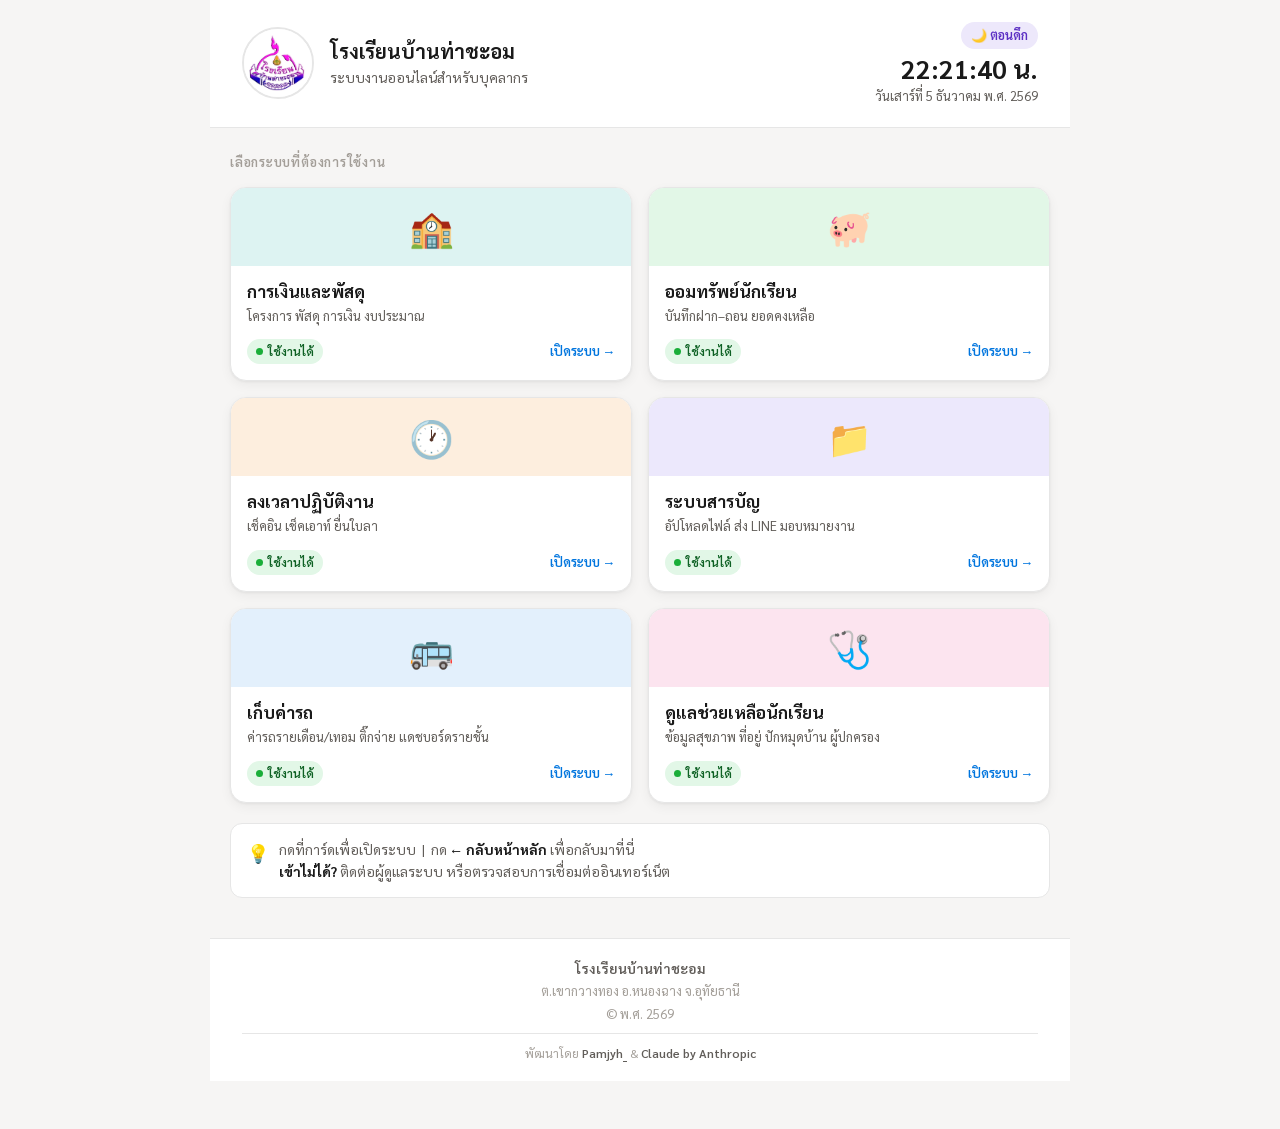
==== commit 91d9ef6d: "Portal: การ์ดระบบงานเล็กลงบนมือถือ (2 คอลัมน์ กระชับ) จอกว้าง/คอมเหมือนเดิม" ====
--- a/index.html
+++ b/index.html
@@ -463,7 +463,17 @@
   .greeting-main { font-size: 20px; }
 }
 @media (max-width: 539px) {
-  #card-grid { grid-template-columns: 1fr; gap: 12px; }
+  /* การ์ดระบบงาน: เล็กลง 2 คอลัมน์บนมือถือ (จอกว้าง/คอมไม่กระทบ) */
+  #card-grid { grid-template-columns: repeat(2, 1fr); gap: 10px; }
+  .sys-card { min-height: 128px; }
+  .card-icon-band { height: 52px; font-size: 24px; }
+  .card-body { padding: 8px 10px 10px; gap: 2px; }
+  .card-title { font-size: 13px; line-height: 1.25; }
+  .card-desc { display: none; } /* ซ่อนคำอธิบายบนมือถือ ให้การ์ดกระชับ */
+  .card-foot { margin-top: 6px; flex-wrap: wrap; gap: 4px; }
+  .badge { font-size: 10px; padding: 2px 7px; }
+  .card-btn, .card-btn-inactive { font-size: 11px; }
+
   .school-logo, .school-logo-placeholder { width: 56px; height: 56px; font-size: 24px; }
   .school-name { font-size: 18px; }
 }
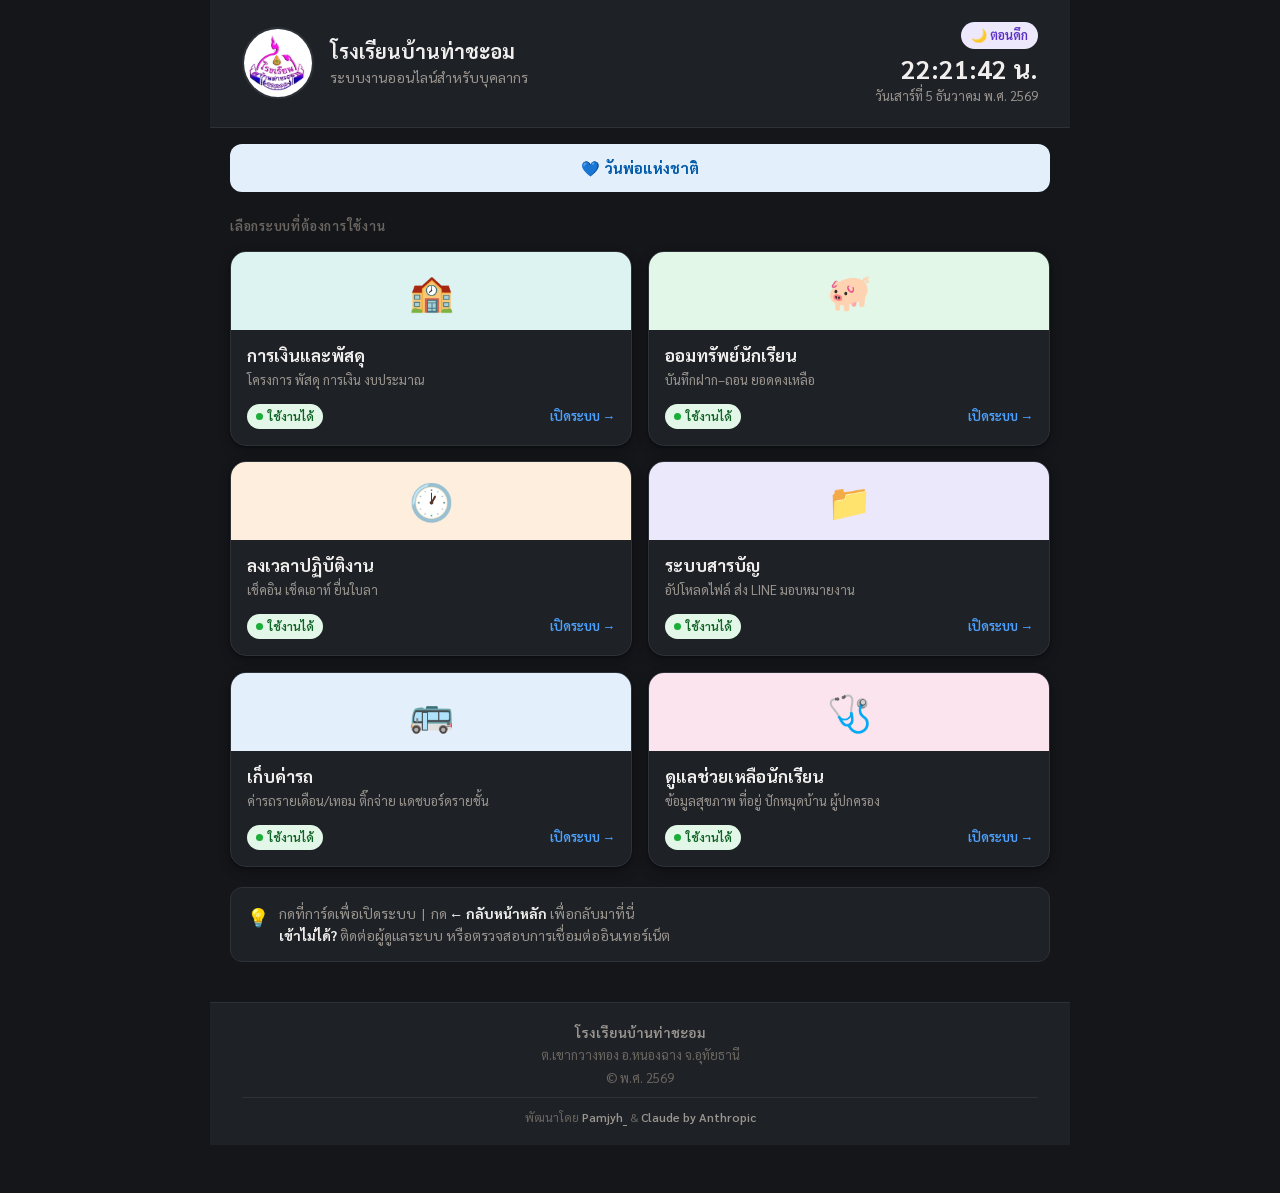
==== commit 54b9e914: "Portal: dark mode อัตโนมัติตอนกลางคืน, แบนเนอร์วันสำคัญ, เอฟเฟกต์การ์ด (tilt เมาส์/ripple แตะ), fade" ====
--- a/index.html
+++ b/index.html
@@ -57,14 +57,32 @@
   --shadow-hover:  0 10px 28px rgba(0,0,0,.09);
 }
 
+/* 🌙 Dark mode — สลับอัตโนมัติตามเวลา (ช่วง "ตอนดึก" หลัง 3 ทุ่ม, ดู updateGreeting() ใน JS)
+   override เฉพาะ token กลาง สีแบรนด์/ไอคอนแต่ละระบบใช้ค่าเดิม (พาสเทลสว่างตัดกับพื้นมืดพอดี) */
+html.dark-mode {
+  --canvas-soft:   #14161a;
+  --canvas:        #1e2126;
+  --ink:           #f0efed;
+  --ink-secondary: #d5d2ce;
+  --ink-muted:     #9a958f;
+  --ink-faint:     #6b6660;
+  --hairline:      #2d3138;
+  --primary:       #4da3ff;
+  --primary-dark:  #7fbfff;
+  --shadow-card:   0 1px 3px rgba(0,0,0,.4), 0 4px 12px rgba(0,0,0,.3);
+  --shadow-hover:  0 10px 28px rgba(0,0,0,.5);
+}
+html.dark-mode #system-overlay { background: var(--canvas); }
+
 *, *::before, *::after { box-sizing: border-box; margin: 0; padding: 0; }
-html { font-size: 17px; -webkit-text-size-adjust: 100%; }
+html { font-size: 17px; -webkit-text-size-adjust: 100%; transition: background-color .35s ease; }
 body {
   font-family: 'Sarabun', sans-serif;
   background: var(--canvas-soft);
   color: var(--ink);
   min-height: 100vh;
   line-height: 1.6;
+  transition: background-color .35s ease, color .35s ease;
 }
 a { color: inherit; text-decoration: none; }
 
@@ -160,6 +178,7 @@
   border-bottom: 1px solid var(--hairline);
   margin: 0 -20px;
   padding: 20px 32px;
+  transition: background-color .35s ease, border-color .35s ease;
 }
 .header-inner {
   max-width: 820px; margin: 0 auto;
@@ -209,6 +228,24 @@
 .greeting-sub { font-size: 15px; color: var(--ink-muted); margin-top: 4px; }
 
 /* ─────────────────────────────────────────────
+   SPECIAL DAY BANNER — โผล่เฉพาะวันสำคัญ (ดู SPECIAL_DAYS ใน JS)
+───────────────────────────────────────────── */
+.special-day-banner {
+  margin: 16px 0 0;
+  padding: 12px 18px;
+  border-radius: var(--radius-md);
+  text-align: center;
+  font-size: 15px;
+  font-weight: 700;
+  color: var(--ink);
+  animation: specialDayIn .4s ease;
+}
+@keyframes specialDayIn {
+  from { opacity: 0; transform: translateY(-8px); }
+  to   { opacity: 1; transform: translateY(0); }
+}
+
+/* ─────────────────────────────────────────────
    SECTION LABEL
 ───────────────────────────────────────────── */
 .section-label {
@@ -231,6 +268,7 @@
    SYSTEM CARD
 ───────────────────────────────────────────── */
 .sys-card {
+  position: relative;
   background: var(--canvas);
   border-radius: var(--radius-lg);
   border: 1px solid var(--hairline);
@@ -238,17 +276,31 @@
   overflow: hidden;
   display: flex; flex-direction: column;
   cursor: pointer;
-  transition: transform 0.18s ease, box-shadow 0.18s ease, border-color 0.18s ease;
+  transition: transform 0.18s ease, box-shadow 0.18s ease, border-color 0.18s ease, background-color .35s ease;
   min-height: 160px;
   opacity: 0;
   animation: cardSlideUp 0.28s ease-out forwards;
   animation-play-state: paused;
+  will-change: transform;
 }
 .sys-card.animate { animation-play-state: running; }
 .sys-card:hover {
   transform: translateY(-4px);
   box-shadow: var(--shadow-hover);
   border-color: #d0ccc8;
+}
+
+/* เอฟเฟกต์แตะ (มือถือ/แท็บเล็ต) — เมาส์ใช้ tilt effect แทน ดู initCardTiltEffect() / initCardRippleEffect() ใน JS */
+.card-ripple {
+  position: absolute;
+  border-radius: 50%;
+  background: rgba(0,117,222,.18);
+  transform: scale(0);
+  pointer-events: none;
+  animation: cardRippleAnim .5s ease-out forwards;
+}
+@keyframes cardRippleAnim {
+  to { transform: scale(1); opacity: 0; }
 }
 .sys-card--inactive {
   cursor: default;
@@ -404,7 +456,11 @@
    STAFF DIRECTORY (ทำเนียบบุคลากร) — พับเก็บ อยู่บนสุด
 ───────────────────────────────────────────── */
 #staff-directory-section { margin: 24px 0 4px; display: none; } /* display:none จนกว่า JS ยืนยันโหลดสำเร็จ */
-#staff-directory-section.ready { display: block; }
+#staff-directory-section.ready { display: block; animation: staffFadeIn .35s ease; }
+@keyframes staffFadeIn {
+  from { opacity: 0; transform: translateY(6px); }
+  to   { opacity: 1; transform: translateY(0); }
+}
 .staff-directory-toggle {
   width: 100%;
   display: flex; align-items: center; justify-content: space-between;
@@ -433,7 +489,7 @@
   border-bottom: 1px solid var(--hairline);
 }
 .staff-directory-summary .badge {
-  background: var(--blue-bg); color: var(--primary-dark);
+  background: var(--blue-bg); color: #0059a8; /* สีคงที่ ไม่ผูก --primary-dark กันจางหายตอน dark mode (bg เป็นพาสเทลสว่างเสมอ) */
 }
 .staff-directory-grid {
   display: grid;
@@ -576,6 +632,8 @@
 
   <main id="main-content" role="main">
 
+    <div id="special-day-banner" class="special-day-banner" hidden></div>
+
     <section id="greeting-section" aria-label="คำทักทาย">
       <p class="greeting-main" id="greeting-text">สวัสดี</p>
       <p class="greeting-sub" id="greeting-date">—</p>
@@ -770,6 +828,11 @@
   if (dEl)  dEl.textContent  = dateStr;
   if (cdEl) cdEl.textContent = dateStr;   // ← fix: was never set
   if (bEl)  { bEl.textContent = g.badge; bEl.style.background = g.bg; bEl.style.color = g.color; }
+
+  // 🌙 Dark mode อัตโนมัติ — สลับเข้าช่วงเดียวกับ "ตอนดึก" (21:00–04:59)
+  document.documentElement.classList.toggle('dark-mode', g === GREETINGS[3]);
+
+  updateSpecialDayBanner(now);
 }
 function updateClock() {
   const now = new Date();
@@ -778,11 +841,87 @@
 }
 
 /* ─────────────────────────────────────────────
+   SPECIAL DAY BANNER — วันสำคัญที่โรงเรียนมักฉลอง/ระลึกถึง
+───────────────────────────────────────────── */
+function nthSaturdayOfJan(year, n) {
+  let count = 0;
+  for (let d = 1; d <= 31; d++) {
+    const dt = new Date(year, 0, d);
+    if (dt.getMonth() !== 0) break;
+    if (dt.getDay() === 6) { count++; if (count === n) return d; }
+  }
+  return null;
+}
+const SPECIAL_DAYS = [
+  // bg/color เป็นค่าคงที่ไม่ผูกกับ dark mode (เหมือน badge อื่นๆ) กันตัวหนังสือจางหายตอนสลับธีมมืด
+  { test: now => now.getMonth() === 0 && now.getDate() === 1,
+    text: '🎉 สวัสดีปีใหม่', bg: '#fdeede', color: '#a84100' },
+  { test: now => now.getMonth() === 0 && now.getDate() === nthSaturdayOfJan(now.getFullYear(), 2),
+    text: '🎈 วันเด็กแห่งชาติ', bg: '#e3f0fc', color: '#0059a8' },
+  { test: now => now.getMonth() === 0 && now.getDate() === 16,
+    text: '🙏 วันครูแห่งชาติ — ขอบคุณคุณครูทุกท่านครับ', bg: '#ece8fc', color: '#5b2fc3' },
+  { test: now => now.getMonth() === 3 && now.getDate() >= 13 && now.getDate() <= 15,
+    text: '💦 สุขสันต์วันสงกรานต์', bg: '#ddf3f2', color: '#0f6a66' },
+  { test: now => now.getMonth() === 7 && now.getDate() === 12,
+    text: '💐 วันแม่แห่งชาติ', bg: '#fce4ef', color: '#9c1959' },
+  { test: now => now.getMonth() === 11 && now.getDate() === 5,
+    text: '💙 วันพ่อแห่งชาติ', bg: '#e3f0fc', color: '#0059a8' },
+];
+function updateSpecialDayBanner(now) {
+  const el = document.getElementById('special-day-banner');
+  if (!el) return;
+  const day = SPECIAL_DAYS.find(item => item.test(now));
+  if (!day) { el.hidden = true; return; }
+  el.textContent      = day.text;
+  el.style.background = day.bg;
+  el.style.color      = day.color;
+  el.hidden = false;
+}
+
+/* ─────────────────────────────────────────────
    CARD ANIMATIONS
 ───────────────────────────────────────────── */
 function animateCards() {
   document.querySelectorAll('.sys-card').forEach((card, i) => {
     setTimeout(() => card.classList.add('animate'), 60 + i * 80);
+  });
+}
+
+/* ─────────────────────────────────────────────
+   CARD TILT (เมาส์) / RIPPLE (แตะ) — เอฟเฟกต์เล็กๆ ให้การ์ดดูมีชีวิตชีวาขึ้น
+───────────────────────────────────────────── */
+function initCardTiltEffect() {
+  const supportsHover = window.matchMedia('(hover: hover) and (pointer: fine)').matches;
+  if (!supportsHover) return; // จอสัมผัส/มือถือ ใช้ ripple แทน ไม่ใช้ tilt
+  document.querySelectorAll('.sys-card').forEach(card => {
+    card.addEventListener('mousemove', e => {
+      if (card.classList.contains('sys-card--inactive')) return; // ระบบปิดชั่วคราว — ไม่ tilt กันสับสนว่ากดได้
+      const rect = card.getBoundingClientRect();
+      const x = (e.clientX - rect.left) / rect.width  - 0.5;
+      const y = (e.clientY - rect.top)  / rect.height - 0.5;
+      const rotateX = (-y * 8).toFixed(2);
+      const rotateY = (x * 8).toFixed(2);
+      card.style.transform = `perspective(700px) rotateX(${rotateX}deg) rotateY(${rotateY}deg) translateY(-4px)`;
+    });
+    card.addEventListener('mouseleave', () => { card.style.transform = ''; });
+  });
+}
+function initCardRippleEffect() {
+  document.querySelectorAll('.sys-card').forEach(card => {
+    card.addEventListener('pointerdown', e => {
+      if (e.pointerType !== 'touch') return; // เมาส์ใช้ tilt effect ไปแล้ว กันซ้อนกัน
+      if (card.classList.contains('sys-card--inactive')) return; // ระบบปิดชั่วคราว — ไม่โชว์ ripple กันสับสนว่ากดได้
+      const rect = card.getBoundingClientRect();
+      const size = Math.max(rect.width, rect.height);
+      const ripple = document.createElement('span');
+      ripple.className = 'card-ripple';
+      ripple.style.width  = size + 'px';
+      ripple.style.height = size + 'px';
+      ripple.style.left = (e.clientX - rect.left - size / 2) + 'px';
+      ripple.style.top  = (e.clientY - rect.top  - size / 2) + 'px';
+      card.appendChild(ripple);
+      ripple.addEventListener('animationend', () => ripple.remove());
+    });
   });
 }
 
@@ -1151,6 +1290,8 @@
   updateGreeting();
   updateClock();
   animateCards();
+  initCardTiltEffect();
+  initCardRippleEffect();
 
   const fyEl = document.getElementById('footer-year');
   if (fyEl) fyEl.textContent = new Date().getFullYear() + 543;
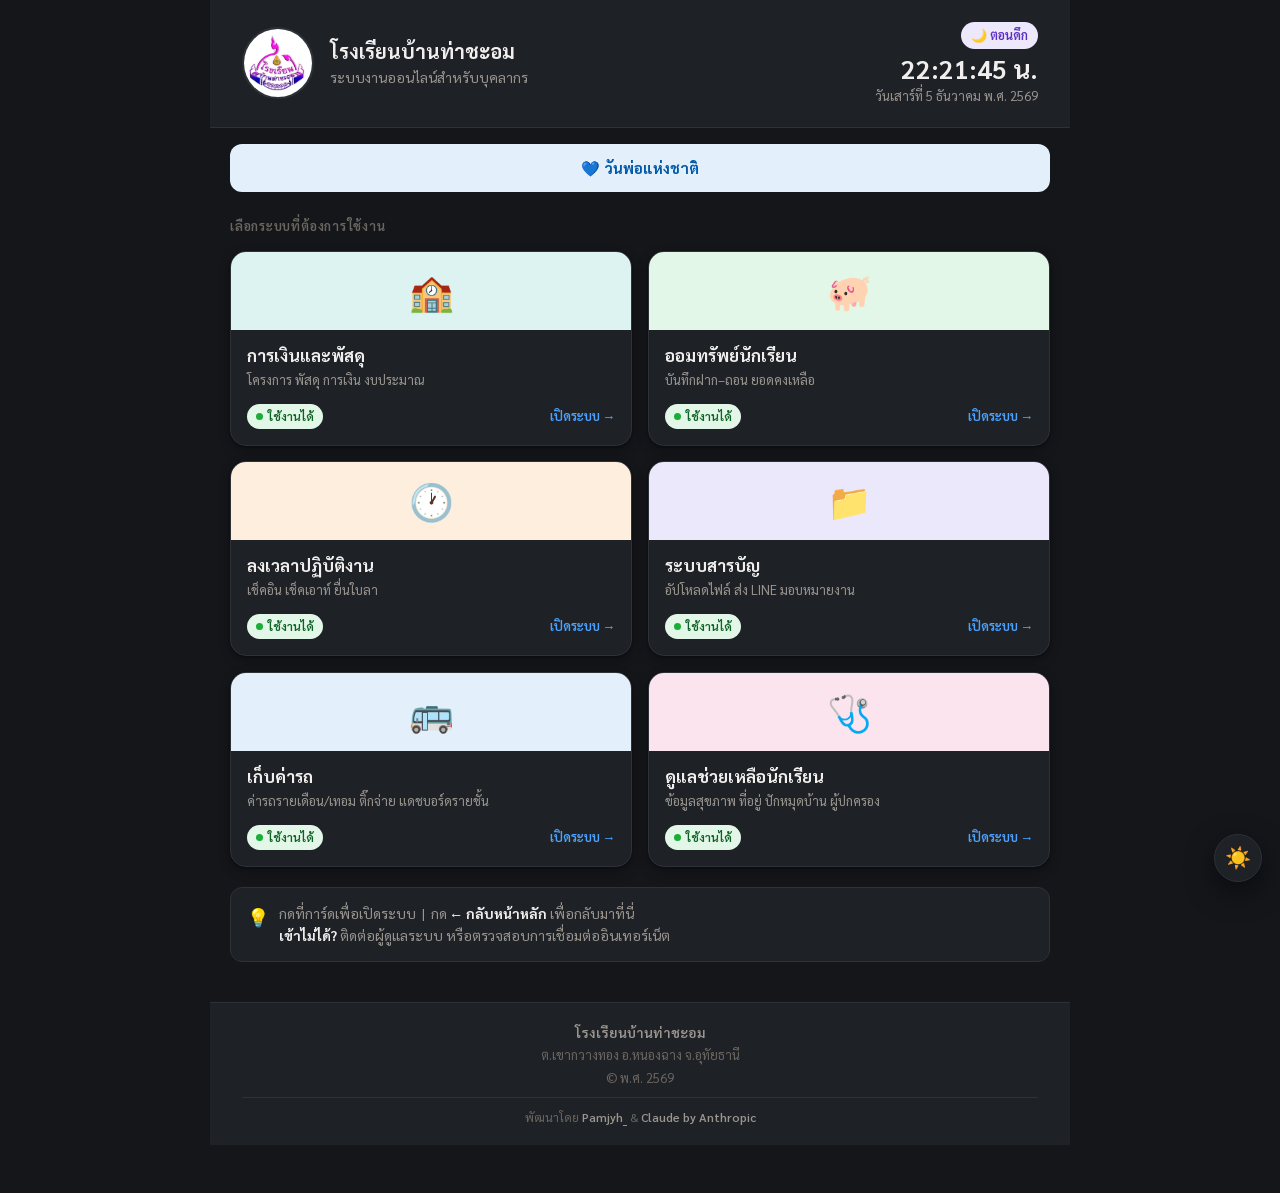
==== commit 9ef74e2b: "Portal: ปุ่มสลับ dark/light เอง (ลอยมุมขวาล่าง) จำค่าผ่าน localStorage คีย์ schoolPortalTheme — เตรี" ====
--- a/index.html
+++ b/index.html
@@ -74,6 +74,24 @@
 }
 html.dark-mode #system-overlay { background: var(--canvas); }
 
+/* ปุ่มสลับ dark/light — ลอยมุมขวาล่าง เห็นได้ทั้งจอกว้าง/มือถือ (ซ่อนอัตโนมัติตอนเปิดระบบงานย่อยเพราะ #system-overlay ทับอยู่) */
+#theme-toggle-btn {
+  position: fixed;
+  right: 18px; bottom: 18px;
+  width: 48px; height: 48px;
+  border-radius: 50%;
+  background: var(--canvas);
+  border: 1px solid var(--hairline);
+  box-shadow: var(--shadow-hover);
+  display: flex; align-items: center; justify-content: center;
+  font-size: 21px;
+  cursor: pointer;
+  z-index: 50;
+  transition: background-color .35s ease, border-color .35s ease, transform .15s ease;
+}
+#theme-toggle-btn:hover  { transform: scale(1.08); }
+#theme-toggle-btn:active { transform: scale(0.94); }
+
 *, *::before, *::after { box-sizing: border-box; margin: 0; padding: 0; }
 html { font-size: 17px; -webkit-text-size-adjust: 100%; transition: background-color .35s ease; }
 body {
@@ -610,6 +628,8 @@
 
 <!-- Portal page -->
 <div id="page-wrapper">
+
+  <button type="button" id="theme-toggle-btn" aria-label="สลับโหมดมืด/สว่าง" title="สลับโหมดมืด/สว่าง">🌙</button>
 
   <header id="site-header" role="banner">
     <div class="header-inner">
@@ -829,8 +849,8 @@
   if (cdEl) cdEl.textContent = dateStr;   // ← fix: was never set
   if (bEl)  { bEl.textContent = g.badge; bEl.style.background = g.bg; bEl.style.color = g.color; }
 
-  // 🌙 Dark mode อัตโนมัติ — สลับเข้าช่วงเดียวกับ "ตอนดึก" (21:00–04:59)
-  document.documentElement.classList.toggle('dark-mode', g === GREETINGS[3]);
+  // 🌙 Dark mode — auto ตามเวลา เว้นแต่ผู้ใช้กดเลือกเองแล้ว (ดู THEME_KEY ด้านล่าง)
+  applyTheme(currentThemeIsDark(now));
 
   updateSpecialDayBanner(now);
 }
@@ -839,6 +859,37 @@
   const el  = document.getElementById('clock-time');
   if (el) el.textContent = `${pad2(now.getHours())}:${pad2(now.getMinutes())}:${pad2(now.getSeconds())} น.`;
 }
+
+/* ─────────────────────────────────────────────
+   THEME (มืด/สว่าง) — กดสลับเองได้ จำค่าไว้ข้ามหน้า
+   ใช้ localStorage คีย์เดียวกันนี้ (schoolPortalTheme) — origin เดียวกับระบบงานย่อยทุกตัว
+   ทีหลังพอทำ dark mode ให้แต่ละระบบ แค่อ่านคีย์นี้ก็ sync กับ Portal ได้เลย ไม่ต้องออกแบบใหม่
+───────────────────────────────────────────── */
+const THEME_KEY = 'schoolPortalTheme'; // 'dark' | 'light' — ยังไม่เคยกดเลือกเอง (ไม่มีคีย์) = auto ตามเวลา
+function isAutoDark(now) {
+  const h = now.getHours();
+  return h >= 21 || h < 5; // ช่วงเดียวกับ badge "🌙 ตอนดึก"
+}
+function currentThemeIsDark(now) {
+  const stored = localStorage.getItem(THEME_KEY);
+  if (stored === 'dark')  return true;
+  if (stored === 'light') return false;
+  return isAutoDark(now);
+}
+function applyTheme(isDark) {
+  document.documentElement.classList.toggle('dark-mode', isDark);
+  const btn = document.getElementById('theme-toggle-btn');
+  if (btn) btn.textContent = isDark ? '☀️' : '🌙'; // โชว์ไอคอนของโหมดที่จะกดสลับไป
+}
+function toggleTheme() {
+  const next = !document.documentElement.classList.contains('dark-mode');
+  localStorage.setItem(THEME_KEY, next ? 'dark' : 'light');
+  applyTheme(next);
+}
+// รองรับกรณีมีหลายแท็บ/หน้าต่างเปิด Portal พร้อมกัน — สลับที่หนึ่ง อีกที่ sync ตามทันที
+window.addEventListener('storage', e => {
+  if (e.key === THEME_KEY) applyTheme(currentThemeIsDark(new Date()));
+});
 
 /* ─────────────────────────────────────────────
    SPECIAL DAY BANNER — วันสำคัญที่โรงเรียนมักฉลอง/ระลึกถึง
@@ -1293,6 +1344,8 @@
   initCardTiltEffect();
   initCardRippleEffect();
 
+  document.getElementById('theme-toggle-btn').addEventListener('click', toggleTheme);
+
   const fyEl = document.getElementById('footer-year');
   if (fyEl) fyEl.textContent = new Date().getFullYear() + 543;
 
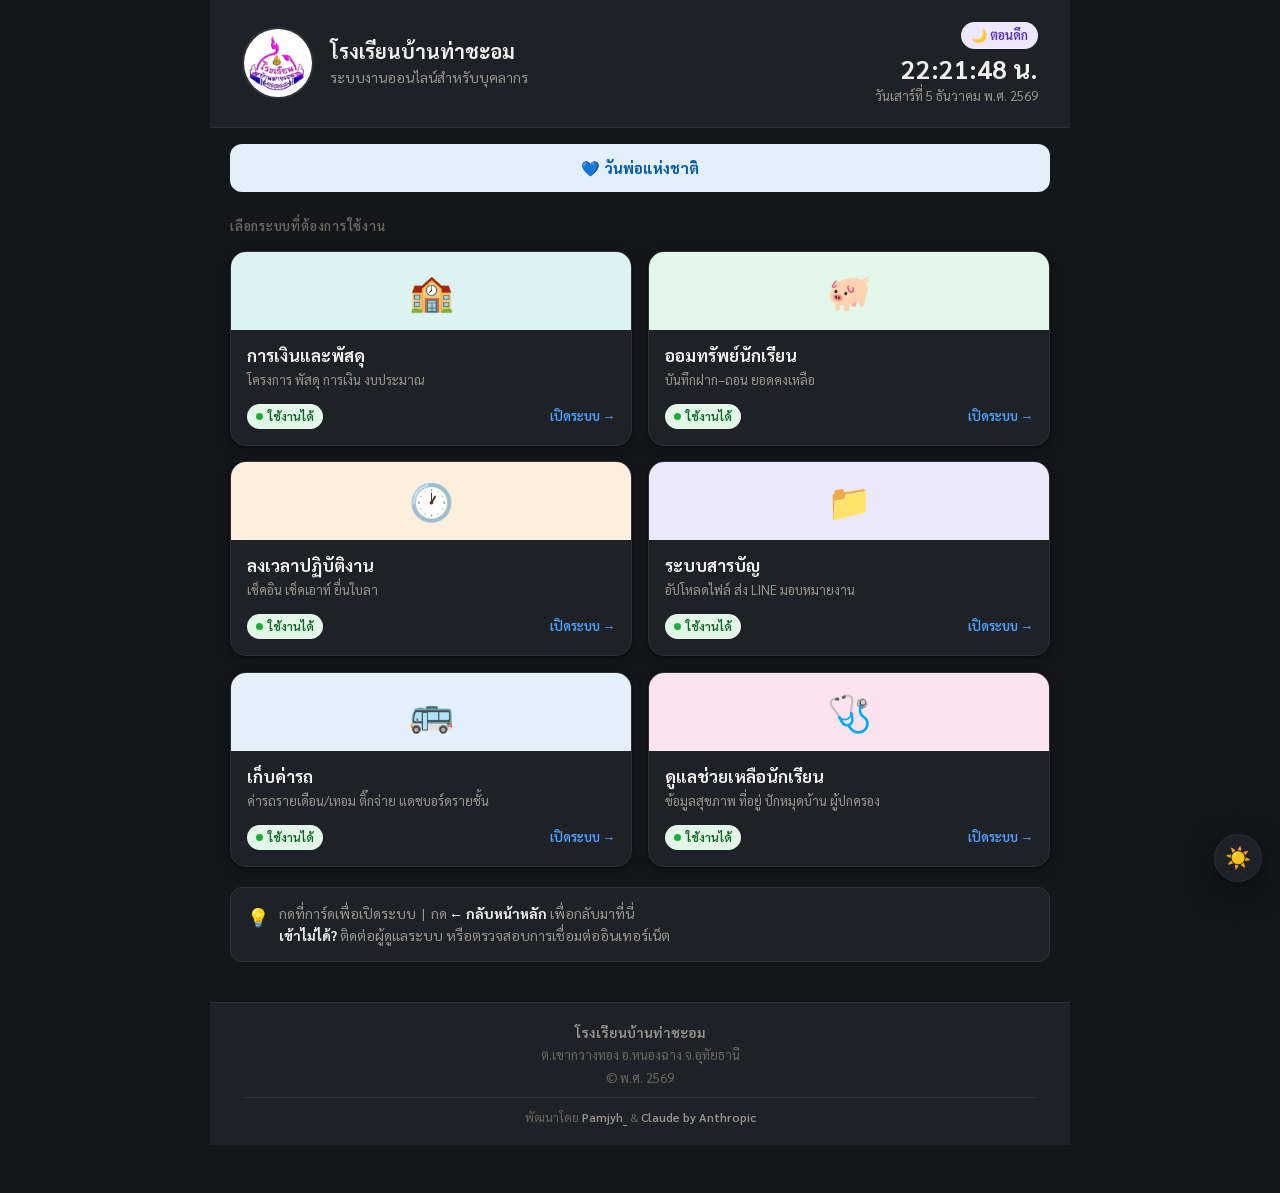
==== commit eea3233e: "Portal: แก้ 4 findings จาก scrutinize dark mode/effects — F1 กัน localStorage throw ทำการ์ดหายทั้งหน" ====
--- a/index.html
+++ b/index.html
@@ -74,7 +74,9 @@
 }
 html.dark-mode #system-overlay { background: var(--canvas); }
 
-/* ปุ่มสลับ dark/light — ลอยมุมขวาล่าง เห็นได้ทั้งจอกว้าง/มือถือ (ซ่อนอัตโนมัติตอนเปิดระบบงานย่อยเพราะ #system-overlay ทับอยู่) */
+/* ปุ่มสลับ dark/light — ลอยมุมขวาล่าง เห็นได้ทั้งจอกว้าง/มือถือ
+   ซ่อนอัตโนมัติตอนเปิดระบบงานย่อย เพราะปุ่มอยู่ใต้ #page-wrapper ซึ่งโดน display:none
+   (ดู wrapper.classList.add('hidden') ใน openSystem()) ไม่เกี่ยวกับ z-index ของ #system-overlay */
 #theme-toggle-btn {
   position: fixed;
   right: 18px; bottom: 18px;
@@ -344,6 +346,7 @@
   .sys-card { animation: none; opacity: 1; }
   .sys-card--inactive { animation: none; opacity: 0.5; }
   .badge-active::before { animation: none; }
+  .card-ripple { display: none; } /* ปิด ripple ตามค่าที่ผู้ใช้ตั้งไว้ (ดู initCardTiltEffect() ที่ข้าม tilt ด้วยเหตุผลเดียวกัน) */
 }
 
 .card-icon-band {
@@ -867,11 +870,13 @@
 ───────────────────────────────────────────── */
 const THEME_KEY = 'schoolPortalTheme'; // 'dark' | 'light' — ยังไม่เคยกดเลือกเอง (ไม่มีคีย์) = auto ตามเวลา
 function isAutoDark(now) {
-  const h = now.getHours();
-  return h >= 21 || h < 5; // ช่วงเดียวกับ badge "🌙 ตอนดึก"
+  // อิงจาก GREETINGS[3] ("ตอนดึก") โดยตรง แทนที่จะเขียนช่วงเวลาซ้ำ — กัน drift ถ้ามีคนแก้ threshold ใน GREETINGS ทีหลังแล้วลืมที่นี่
+  return getGreetingData(now.getHours()) === GREETINGS[3];
 }
 function currentThemeIsDark(now) {
-  const stored = localStorage.getItem(THEME_KEY);
+  let stored = null;
+  try { stored = localStorage.getItem(THEME_KEY); }
+  catch (e) { /* storage ถูกบล็อก/ไม่รองรับ (บาง in-app browser) — ตกไปใช้ auto ตามเวลาแทน ไม่ throw ต่อ */ }
   if (stored === 'dark')  return true;
   if (stored === 'light') return false;
   return isAutoDark(now);
@@ -883,7 +888,8 @@
 }
 function toggleTheme() {
   const next = !document.documentElement.classList.contains('dark-mode');
-  localStorage.setItem(THEME_KEY, next ? 'dark' : 'light');
+  try { localStorage.setItem(THEME_KEY, next ? 'dark' : 'light'); }
+  catch (e) { /* จำค่าไม่ได้ก็ยังสลับสีตอนนี้ได้ปกติ แค่รีเฟรชแล้วจะกลับไป auto */ }
   applyTheme(next);
 }
 // รองรับกรณีมีหลายแท็บ/หน้าต่างเปิด Portal พร้อมกัน — สลับที่หนึ่ง อีกที่ sync ตามทันที
@@ -943,7 +949,8 @@
 ───────────────────────────────────────────── */
 function initCardTiltEffect() {
   const supportsHover = window.matchMedia('(hover: hover) and (pointer: fine)').matches;
-  if (!supportsHover) return; // จอสัมผัส/มือถือ ใช้ ripple แทน ไม่ใช้ tilt
+  const reducedMotion = window.matchMedia('(prefers-reduced-motion: reduce)').matches;
+  if (!supportsHover || reducedMotion) return; // จอสัมผัส/มือถือ ใช้ ripple แทน / reduced-motion ปิดทั้งคู่
   document.querySelectorAll('.sys-card').forEach(card => {
     card.addEventListener('mousemove', e => {
       if (card.classList.contains('sys-card--inactive')) return; // ระบบปิดชั่วคราว — ไม่ tilt กันสับสนว่ากดได้
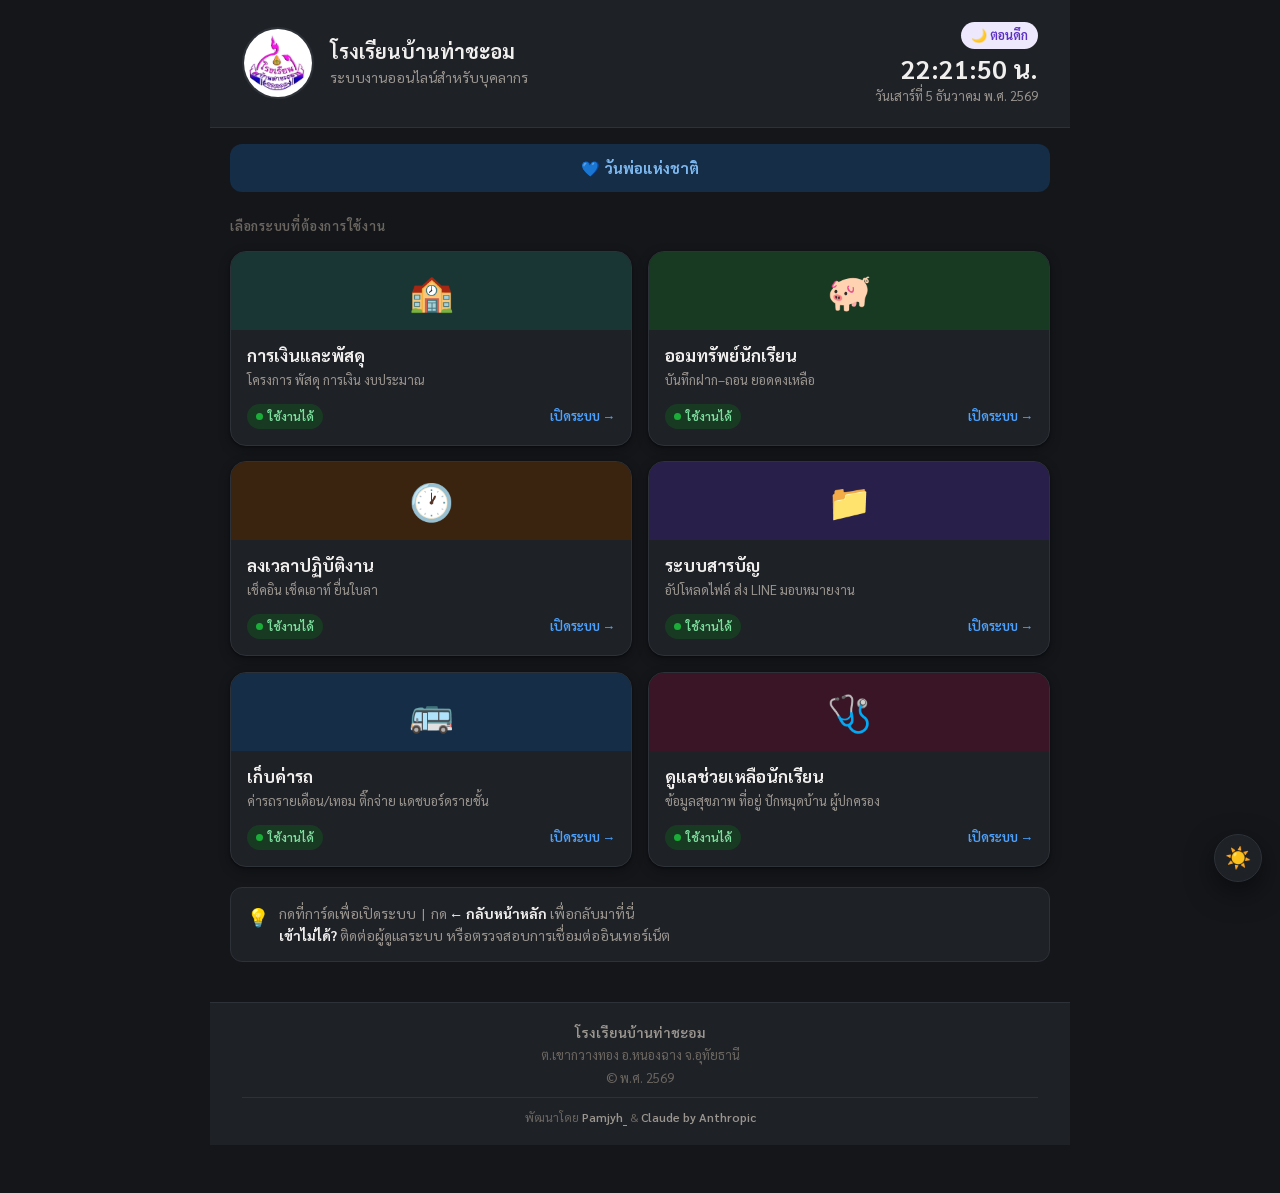
==== commit f256276d: "dark mode: desaturate Portal icon-band/badge/special-day colors live-test feedback (Pam): สีตัดกันแร" ====
--- a/index.html
+++ b/index.html
@@ -48,6 +48,11 @@
   --pink-bg:       #fce4ef;
   --pink-hover:    #f8d0e3;
 
+  --badge-on-text:   #0e6124;
+  --badge-off-text:  #a84100;
+  --badge-soon-text: #5b2fc3;
+  --badge-blue-text: #0059a8;
+
   --radius-sm:     8px;
   --radius-md:     12px;
   --radius-lg:     16px;
@@ -58,7 +63,9 @@
 }
 
 /* 🌙 Dark mode — สลับอัตโนมัติตามเวลา (ช่วง "ตอนดึก" หลัง 3 ทุ่ม, ดู updateGreeting() ใน JS)
-   override เฉพาะ token กลาง สีแบรนด์/ไอคอนแต่ละระบบใช้ค่าเดิม (พาสเทลสว่างตัดกับพื้นมืดพอดี) */
+   override เฉพาะ token กลาง
+   หมายเหตุ 2026-08-08: เดิมตั้งใจให้พาสเทลสว่าง (--teal-bg ฯลฯ) คงค่าเดิมเพราะคิดว่า "ตัดกับพื้นมืดพอดี"
+   แต่ Pam ทดสอบจริงแล้วรู้สึกแสบตา/สว่างจ้าเกินไป — เลยเพิ่ม override ให้แถบไอคอนเป็นโทนเข้มลงแทน (ดูด้านล่าง) */
 html.dark-mode {
   --canvas-soft:   #14161a;
   --canvas:        #1e2126;
@@ -71,6 +78,20 @@
   --primary-dark:  #7fbfff;
   --shadow-card:   0 1px 3px rgba(0,0,0,.4), 0 4px 12px rgba(0,0,0,.3);
   --shadow-hover:  0 10px 28px rgba(0,0,0,.5);
+
+  /* แถบไอคอนการ์ด + badge — พาสเทลสว่างเดิมกลายเป็นสี่เหลี่ยมสว่างจ้าลอยบนพื้นเข้ม
+     เปลี่ยนเป็นโทนเข้ม (desaturate + ลด lightness) แต่คง hue เดิมให้แยกระบบออกจากกันได้ */
+  --teal-bg:      #1a3634; --teal-hover:   #213f3d;
+  --green-bg:     #183a22; --green-hover:  #1f4529;
+  --orange-bg:    #3a2410; --orange-hover: #452c14;
+  --purple-bg:    #28204a; --purple-hover: #312756;
+  --blue-bg:      #152d47; --blue-hover:   #1c3854;
+  --pink-bg:      #3a1526; --pink-hover:   #451b2e;
+
+  --badge-on-text:   #7fe0a0;
+  --badge-off-text:  #ffb066;
+  --badge-soon-text: #c4a8f5;
+  --badge-blue-text: #7db8f0;
 }
 html.dark-mode #system-overlay { background: var(--canvas); }
 
@@ -387,7 +408,7 @@
   border-radius: var(--radius-full);
   white-space: nowrap;
 }
-.badge-active { background: var(--green-bg); color: #0e6124; }
+.badge-active { background: var(--green-bg); color: var(--badge-on-text); }
 .badge-active::before {
   content: '';
   display: inline-block; width: 7px; height: 7px;
@@ -399,8 +420,8 @@
   50%  { box-shadow: 0 0 0 4px rgba(26,174,57,.08); }
   100% { box-shadow: 0 0 0 0   rgba(26,174,57,.0); }
 }
-.badge-soon { background: var(--purple-bg); color: #5b2fc3; }
-.badge-off  { background: var(--orange-bg); color: #a84100; }
+.badge-soon { background: var(--purple-bg); color: var(--badge-soon-text); }
+.badge-off  { background: var(--orange-bg); color: var(--badge-off-text); }
 .badge-off::before {
   content: '';
   display: inline-block; width: 7px; height: 7px;
@@ -510,7 +531,7 @@
   border-bottom: 1px solid var(--hairline);
 }
 .staff-directory-summary .badge {
-  background: var(--blue-bg); color: #0059a8; /* สีคงที่ ไม่ผูก --primary-dark กันจางหายตอน dark mode (bg เป็นพาสเทลสว่างเสมอ) */
+  background: var(--blue-bg); color: var(--badge-blue-text);
 }
 .staff-directory-grid {
   display: grid;
@@ -885,6 +906,7 @@
   document.documentElement.classList.toggle('dark-mode', isDark);
   const btn = document.getElementById('theme-toggle-btn');
   if (btn) btn.textContent = isDark ? '☀️' : '🌙'; // โชว์ไอคอนของโหมดที่จะกดสลับไป
+  updateSpecialDayBanner(new Date()); // สลับสีแบนเนอร์วันสำคัญให้ตรงโหมดทันที ไม่ต้องรอ updateGreeting() รอบถัดไป (ทุก 60 วิ)
 }
 function toggleTheme() {
   const next = !document.documentElement.classList.contains('dark-mode');
@@ -910,28 +932,30 @@
   return null;
 }
 const SPECIAL_DAYS = [
-  // bg/color เป็นค่าคงที่ไม่ผูกกับ dark mode (เหมือน badge อื่นๆ) กันตัวหนังสือจางหายตอนสลับธีมมืด
+  // bg/color = โหมดสว่าง, bgDark/colorDark = โหมดมืด (แยกคู่กันเพราะ pastel สว่างเดิมกลายเป็น
+  // แผ่นสว่างจ้าลอยบนพื้นเข้ม — แก้เหมือนแถบไอคอนการ์ด 2026-08-08)
   { test: now => now.getMonth() === 0 && now.getDate() === 1,
-    text: '🎉 สวัสดีปีใหม่', bg: '#fdeede', color: '#a84100' },
+    text: '🎉 สวัสดีปีใหม่', bg: '#fdeede', color: '#a84100', bgDark: '#3a2410', colorDark: '#ffb066' },
   { test: now => now.getMonth() === 0 && now.getDate() === nthSaturdayOfJan(now.getFullYear(), 2),
-    text: '🎈 วันเด็กแห่งชาติ', bg: '#e3f0fc', color: '#0059a8' },
+    text: '🎈 วันเด็กแห่งชาติ', bg: '#e3f0fc', color: '#0059a8', bgDark: '#152d47', colorDark: '#7db8f0' },
   { test: now => now.getMonth() === 0 && now.getDate() === 16,
-    text: '🙏 วันครูแห่งชาติ — ขอบคุณคุณครูทุกท่านครับ', bg: '#ece8fc', color: '#5b2fc3' },
+    text: '🙏 วันครูแห่งชาติ — ขอบคุณคุณครูทุกท่านครับ', bg: '#ece8fc', color: '#5b2fc3', bgDark: '#28204a', colorDark: '#c4a8f5' },
   { test: now => now.getMonth() === 3 && now.getDate() >= 13 && now.getDate() <= 15,
-    text: '💦 สุขสันต์วันสงกรานต์', bg: '#ddf3f2', color: '#0f6a66' },
+    text: '💦 สุขสันต์วันสงกรานต์', bg: '#ddf3f2', color: '#0f6a66', bgDark: '#1a3634', colorDark: '#7fd9d4' },
   { test: now => now.getMonth() === 7 && now.getDate() === 12,
-    text: '💐 วันแม่แห่งชาติ', bg: '#fce4ef', color: '#9c1959' },
+    text: '💐 วันแม่แห่งชาติ', bg: '#fce4ef', color: '#9c1959', bgDark: '#3a1526', colorDark: '#f090b8' },
   { test: now => now.getMonth() === 11 && now.getDate() === 5,
-    text: '💙 วันพ่อแห่งชาติ', bg: '#e3f0fc', color: '#0059a8' },
+    text: '💙 วันพ่อแห่งชาติ', bg: '#e3f0fc', color: '#0059a8', bgDark: '#152d47', colorDark: '#7db8f0' },
 ];
 function updateSpecialDayBanner(now) {
   const el = document.getElementById('special-day-banner');
   if (!el) return;
   const day = SPECIAL_DAYS.find(item => item.test(now));
   if (!day) { el.hidden = true; return; }
+  const dark = document.documentElement.classList.contains('dark-mode');
   el.textContent      = day.text;
-  el.style.background = day.bg;
-  el.style.color      = day.color;
+  el.style.background = dark ? day.bgDark   : day.bg;
+  el.style.color      = dark ? day.colorDark : day.color;
   el.hidden = false;
 }
 
@@ -1207,7 +1231,7 @@
       '<span style="font-size:14px;color:var(--ink)">' + SYSTEM_LABELS[id] + '</span>' +
       '<button type="button" class="admin-toggle-btn" data-id="' + id + '" data-status="' + (isOn ? 'on' : 'off') + '" ' +
         'style="padding:6px 14px;border-radius:999px;border:none;font-family:\'Sarabun\',sans-serif;font-size:13px;font-weight:600;cursor:pointer;' +
-        'background:' + (isOn ? 'var(--green-bg)' : 'var(--orange-bg)') + ';color:' + (isOn ? '#0e6124' : '#a84100') + '">' +
+        'background:' + (isOn ? 'var(--green-bg)' : 'var(--orange-bg)') + ';color:' + (isOn ? 'var(--badge-on-text)' : 'var(--badge-off-text)') + '">' +
         (isOn ? 'ใช้งานได้' : 'ปิดอยู่') +
       '</button>' +
     '</div>';
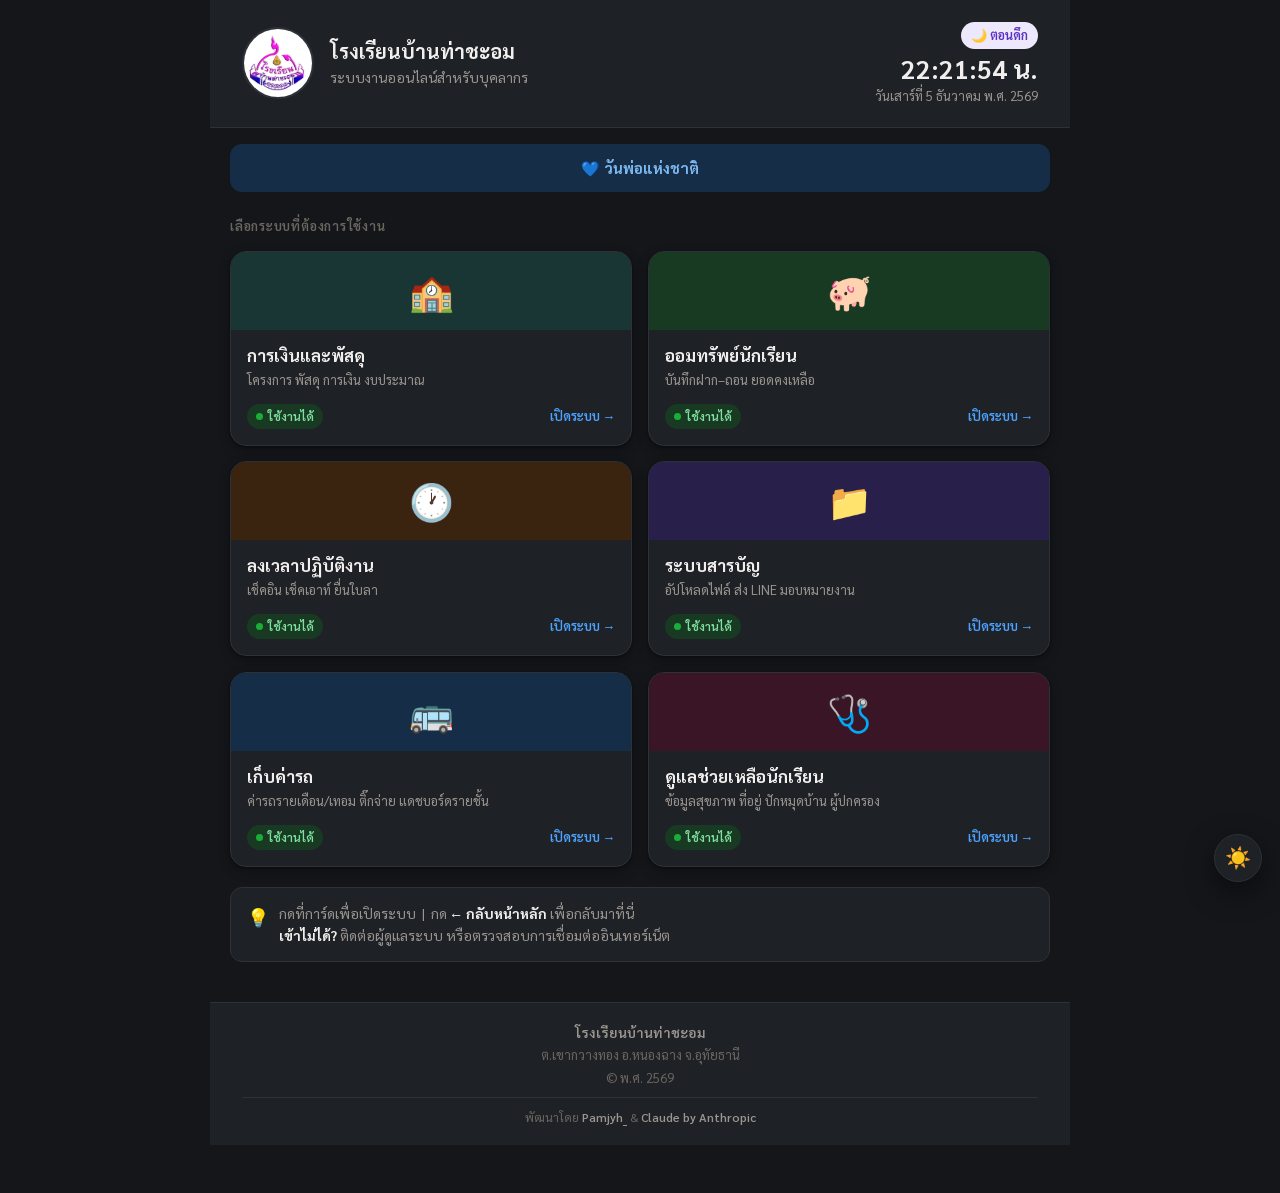
==== commit efa6eff5: "fix: scrutinize F1/F2 หลัง dark mode polish รอบ 2 F1 (MINOR, Portal index.html): updateGreeting() เร" ====
--- a/index.html
+++ b/index.html
@@ -874,9 +874,9 @@
   if (bEl)  { bEl.textContent = g.badge; bEl.style.background = g.bg; bEl.style.color = g.color; }
 
   // 🌙 Dark mode — auto ตามเวลา เว้นแต่ผู้ใช้กดเลือกเองแล้ว (ดู THEME_KEY ด้านล่าง)
+  // applyTheme() เรียก updateSpecialDayBanner() ให้อยู่แล้วทุกครั้ง (กันแบนเนอร์ค้างสีตอนสลับโหมด)
+  // ไม่ต้องเรียกซ้ำตรงนี้อีก (เจอระหว่าง scrutinize F1 — เรียกซ้ำ 2 ครั้งทุก 60 วิ ไม่กระทบผล แต่สิ้นเปลือง)
   applyTheme(currentThemeIsDark(now));
-
-  updateSpecialDayBanner(now);
 }
 function updateClock() {
   const now = new Date();
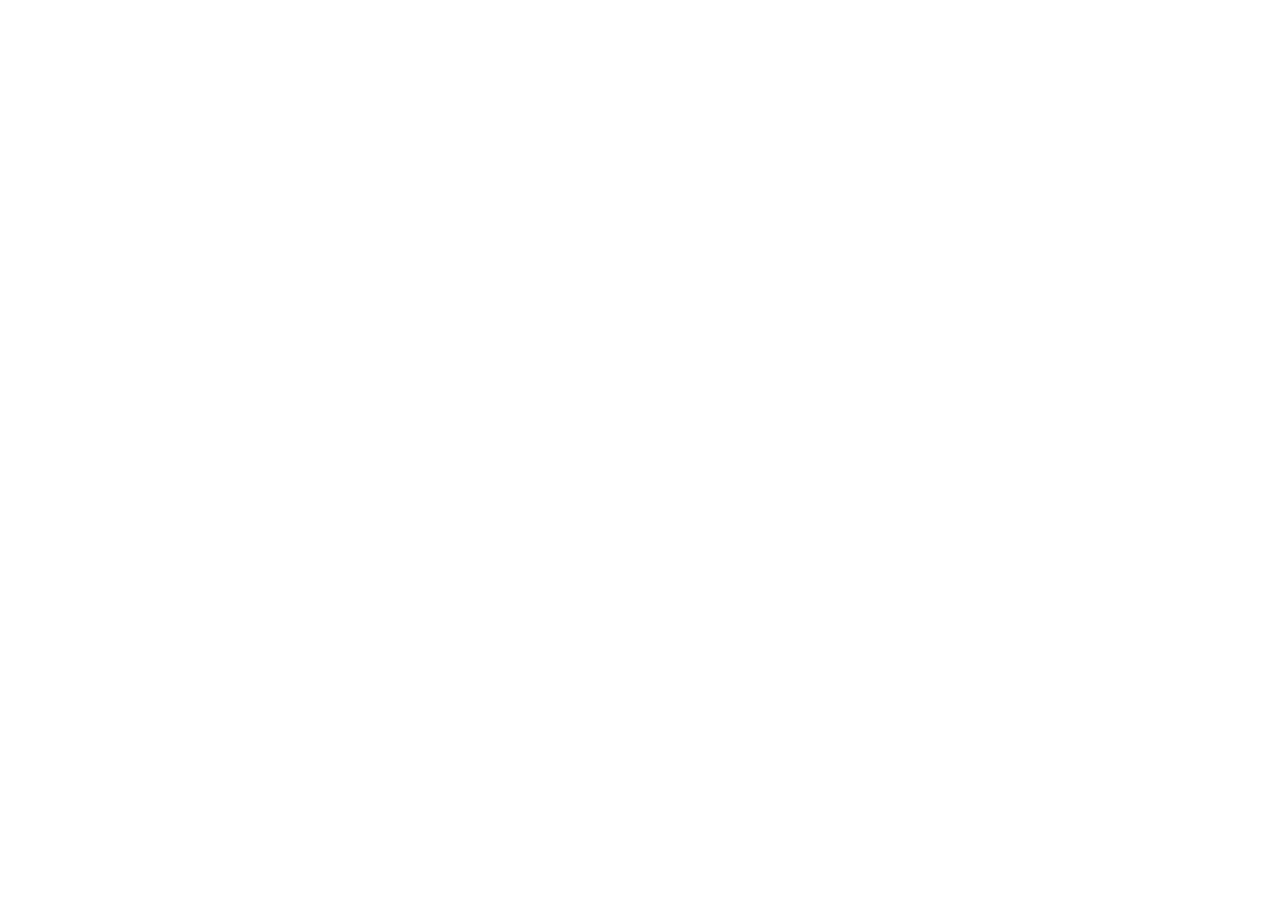
==== commit 86870401: "Add redirect to official school portal" ====
--- a/index.html
+++ b/index.html
@@ -1,1395 +1,42 @@
-<!DOCTYPE html>
+<!doctype html>
 <html lang="th">
 <head>
-<meta charset="UTF-8">
-<meta name="viewport" content="width=device-width, initial-scale=1.0">
-<title>ระบบงาน — โรงเรียนบ้านท่าชะอม</title>
-<link rel="manifest" href="manifest.json">
-<meta name="theme-color" content="#0075de">
-<meta name="apple-mobile-web-app-capable" content="yes">
-<meta name="apple-mobile-web-app-status-bar-style" content="default">
-<meta name="apple-mobile-web-app-title" content="รร.ท่าชะอม">
-<link rel="apple-touch-icon" href="assets/icons/apple-touch-icon.png">
-<link rel="preconnect" href="https://fonts.googleapis.com">
-<link rel="preconnect" href="https://fonts.gstatic.com" crossorigin>
-<link href="https://fonts.googleapis.com/css2?family=Sarabun:wght@400;500;600;700&display=swap" rel="stylesheet">
-
-<style>
-/* ─────────────────────────────────────────────
-   DESIGN TOKENS
-───────────────────────────────────────────── */
-:root {
-  --canvas-soft:   #f6f5f4;
-  --canvas:        #ffffff;
-  --ink:           #1a1a1a;
-  --ink-secondary: #31302e;
-  --ink-muted:     #615d59;
-  --ink-faint:     #a39e98;
-  --hairline:      #e6e6e6;
-  --primary:       #0075de;
-  --primary-dark:  #005bab;
-
-  --teal:          #2a9d99;
-  --teal-bg:       #ddf3f2;
-  --teal-hover:    #ccecea;
-  --green:         #1aae39;
-  --green-bg:      #e2f7e7;
-  --green-hover:   #cceedb;
-  --orange:        #dd5b00;
-  --orange-bg:     #fdeede;
-  --orange-hover:  #fce0ca;
-  --purple:        #7c3aed;
-  --purple-bg:     #ece8fc;
-  --purple-hover:  #ddd5f8;
-  --blue:          #0075de;
-  --blue-bg:       #e3f0fc;
-  --blue-hover:    #d2e6fa;
-  --pink:          #c0246e;
-  --pink-bg:       #fce4ef;
-  --pink-hover:    #f8d0e3;
-
-  --badge-on-text:   #0e6124;
-  --badge-off-text:  #a84100;
-  --badge-soon-text: #5b2fc3;
-  --badge-blue-text: #0059a8;
-
-  --radius-sm:     8px;
-  --radius-md:     12px;
-  --radius-lg:     16px;
-  --radius-full:   9999px;
-
-  --shadow-card:   0 1px 3px rgba(0,0,0,.06), 0 4px 12px rgba(0,0,0,.05);
-  --shadow-hover:  0 10px 28px rgba(0,0,0,.09);
-}
-
-/* 🌙 Dark mode — สลับอัตโนมัติตามเวลา (ช่วง "ตอนดึก" หลัง 3 ทุ่ม, ดู updateGreeting() ใน JS)
-   override เฉพาะ token กลาง
-   หมายเหตุ 2026-08-08: เดิมตั้งใจให้พาสเทลสว่าง (--teal-bg ฯลฯ) คงค่าเดิมเพราะคิดว่า "ตัดกับพื้นมืดพอดี"
-   แต่ Pam ทดสอบจริงแล้วรู้สึกแสบตา/สว่างจ้าเกินไป — เลยเพิ่ม override ให้แถบไอคอนเป็นโทนเข้มลงแทน (ดูด้านล่าง) */
-html.dark-mode {
-  --canvas-soft:   #14161a;
-  --canvas:        #1e2126;
-  --ink:           #f0efed;
-  --ink-secondary: #d5d2ce;
-  --ink-muted:     #9a958f;
-  --ink-faint:     #6b6660;
-  --hairline:      #2d3138;
-  --primary:       #4da3ff;
-  --primary-dark:  #7fbfff;
-  --shadow-card:   0 1px 3px rgba(0,0,0,.4), 0 4px 12px rgba(0,0,0,.3);
-  --shadow-hover:  0 10px 28px rgba(0,0,0,.5);
-
-  /* แถบไอคอนการ์ด + badge — พาสเทลสว่างเดิมกลายเป็นสี่เหลี่ยมสว่างจ้าลอยบนพื้นเข้ม
-     เปลี่ยนเป็นโทนเข้ม (desaturate + ลด lightness) แต่คง hue เดิมให้แยกระบบออกจากกันได้ */
-  --teal-bg:      #1a3634; --teal-hover:   #213f3d;
-  --green-bg:     #183a22; --green-hover:  #1f4529;
-  --orange-bg:    #3a2410; --orange-hover: #452c14;
-  --purple-bg:    #28204a; --purple-hover: #312756;
-  --blue-bg:      #152d47; --blue-hover:   #1c3854;
-  --pink-bg:      #3a1526; --pink-hover:   #451b2e;
-
-  --badge-on-text:   #7fe0a0;
-  --badge-off-text:  #ffb066;
-  --badge-soon-text: #c4a8f5;
-  --badge-blue-text: #7db8f0;
-}
-html.dark-mode #system-overlay { background: var(--canvas); }
-
-/* ปุ่มสลับ dark/light — ลอยมุมขวาล่าง เห็นได้ทั้งจอกว้าง/มือถือ
-   ซ่อนอัตโนมัติตอนเปิดระบบงานย่อย เพราะปุ่มอยู่ใต้ #page-wrapper ซึ่งโดน display:none
-   (ดู wrapper.classList.add('hidden') ใน openSystem()) ไม่เกี่ยวกับ z-index ของ #system-overlay */
-#theme-toggle-btn {
-  position: fixed;
-  right: 18px; bottom: 18px;
-  width: 48px; height: 48px;
-  border-radius: 50%;
-  background: var(--canvas);
-  border: 1px solid var(--hairline);
-  box-shadow: var(--shadow-hover);
-  display: flex; align-items: center; justify-content: center;
-  font-size: 21px;
-  cursor: pointer;
-  z-index: 50;
-  transition: background-color .35s ease, border-color .35s ease, transform .15s ease;
-}
-#theme-toggle-btn:hover  { transform: scale(1.08); }
-#theme-toggle-btn:active { transform: scale(0.94); }
-
-*, *::before, *::after { box-sizing: border-box; margin: 0; padding: 0; }
-html { font-size: 17px; -webkit-text-size-adjust: 100%; transition: background-color .35s ease; }
-body {
-  font-family: 'Sarabun', sans-serif;
-  background: var(--canvas-soft);
-  color: var(--ink);
-  min-height: 100vh;
-  line-height: 1.6;
-  transition: background-color .35s ease, color .35s ease;
-}
-a { color: inherit; text-decoration: none; }
-
-/* ─────────────────────────────────────────────
-   LOADING OVERLAY
-───────────────────────────────────────────── */
-#loading-overlay {
-  position: fixed; inset: 0;
-  background: var(--canvas-soft);
-  display: flex; flex-direction: column;
-  align-items: center; justify-content: center; gap: 14px;
-  z-index: 999; transition: opacity 0.3s ease;
-}
-#loading-overlay.hidden { opacity: 0; pointer-events: none; }
-.loading-spinner {
-  width: 36px; height: 36px;
-  border: 3px solid var(--hairline);
-  border-top-color: var(--primary);
-  border-radius: 50%;
-  animation: spin 0.7s linear infinite;
-}
-.loading-text { font-size: 15px; color: var(--ink-muted); }
-@keyframes spin { to { transform: rotate(360deg); } }
-
-/* ─────────────────────────────────────────────
-   SYSTEM IFRAME OVERLAY
-───────────────────────────────────────────── */
-#system-overlay {
-  display: none;
-  position: fixed; inset: 0;
-  flex-direction: column;
-  z-index: 100;
-  background: #fff;
-}
-#system-overlay.active { display: flex; }
-
-#system-bar {
-  display: flex;
-  align-items: center;
-  gap: 12px;
-  background: var(--canvas);
-  border-bottom: 1px solid var(--hairline);
-  padding: 10px 16px;
-  flex-shrink: 0;
-  min-height: 54px;
-}
-#back-btn {
-  display: inline-flex;
-  align-items: center;
-  gap: 6px;
-  background: var(--canvas-soft);
-  border: 1px solid var(--hairline);
-  border-radius: var(--radius-full);
-  padding: 8px 18px;
-  font-size: 15px;
-  font-family: 'Sarabun', sans-serif;
-  font-weight: 600;
-  color: var(--ink);
-  cursor: pointer;
-  transition: background 0.15s, border-color 0.15s;
-  white-space: nowrap;
-  flex-shrink: 0;
-}
-#back-btn:hover { background: var(--hairline); border-color: #d0ccc8; }
-#system-bar-title {
-  font-size: 16px;
-  font-weight: 600;
-  color: var(--ink-muted);
-  overflow: hidden;
-  text-overflow: ellipsis;
-  white-space: nowrap;
-}
-#system-frame {
-  flex: 1;
-  border: none;
-  width: 100%;
-}
-
-/* ─────────────────────────────────────────────
-   PAGE WRAPPER
-───────────────────────────────────────────── */
-#page-wrapper {
-  max-width: 860px;
-  margin: 0 auto;
-  padding: 0 20px 48px;
-}
-
-/* ─────────────────────────────────────────────
-   HEADER
-───────────────────────────────────────────── */
-#site-header {
-  background: var(--canvas);
-  border-bottom: 1px solid var(--hairline);
-  margin: 0 -20px;
-  padding: 20px 32px;
-  transition: background-color .35s ease, border-color .35s ease;
-}
-.header-inner {
-  max-width: 820px; margin: 0 auto;
-  display: flex; align-items: center; gap: 16px;
-}
-.school-logo {
-  width: 72px; height: 72px;
-  border-radius: 50%;
-  border: 2px solid var(--hairline);
-  object-fit: cover; flex-shrink: 0;
-}
-.school-logo-placeholder {
-  width: 72px; height: 72px;
-  border-radius: 50%;
-  border: 2px solid var(--hairline);
-  background: var(--teal-bg);
-  display: none; align-items: center; justify-content: center;
-  font-size: 32px; flex-shrink: 0;
-}
-.header-text { flex: 1; }
-.school-name { font-size: 20px; font-weight: 700; color: var(--ink); line-height: 1.3; }
-.school-tagline { font-size: 14px; color: var(--ink-muted); margin-top: 2px; }
-.header-clock { text-align: right; flex-shrink: 0; }
-#greeting-badge {
-  display: inline-block;
-  font-size: 13px; font-weight: 600;
-  padding: 3px 10px;
-  border-radius: var(--radius-full);
-  margin-bottom: 4px;
-}
-#clock-time {
-  display: block;
-  font-size: 26px; font-weight: 700;
-  font-variant-numeric: tabular-nums;
-  color: var(--ink); line-height: 1.2;
-}
-#clock-date {
-  display: block;
-  font-size: 13px; color: var(--ink-muted); margin-top: 2px;
-}
-
-/* ─────────────────────────────────────────────
-   GREETING
-───────────────────────────────────────────── */
-#greeting-section { padding: 28px 0 4px; display: none; } /* ซ้ำกับ header-clock บนจอกว้าง โผล่เฉพาะมือถือ (ดู media query ด้านล่าง) */
-.greeting-main { font-size: 22px; font-weight: 700; color: var(--ink); }
-.greeting-sub { font-size: 15px; color: var(--ink-muted); margin-top: 4px; }
-
-/* ─────────────────────────────────────────────
-   SPECIAL DAY BANNER — โผล่เฉพาะวันสำคัญ (ดู SPECIAL_DAYS ใน JS)
-───────────────────────────────────────────── */
-.special-day-banner {
-  margin: 16px 0 0;
-  padding: 12px 18px;
-  border-radius: var(--radius-md);
-  text-align: center;
-  font-size: 15px;
-  font-weight: 700;
-  color: var(--ink);
-  animation: specialDayIn .4s ease;
-}
-@keyframes specialDayIn {
-  from { opacity: 0; transform: translateY(-8px); }
-  to   { opacity: 1; transform: translateY(0); }
-}
-
-/* ─────────────────────────────────────────────
-   SECTION LABEL
-───────────────────────────────────────────── */
-.section-label {
-  font-size: 13px; font-weight: 600;
-  color: var(--ink-faint);
-  text-transform: uppercase; letter-spacing: 0.06em;
-  margin: 24px 0 14px;
-}
-
-/* ─────────────────────────────────────────────
-   CARD GRID
-───────────────────────────────────────────── */
-#card-grid {
-  display: grid;
-  grid-template-columns: repeat(2, 1fr);
-  gap: 16px;
-}
-
-/* ─────────────────────────────────────────────
-   SYSTEM CARD
-───────────────────────────────────────────── */
-.sys-card {
-  position: relative;
-  background: var(--canvas);
-  border-radius: var(--radius-lg);
-  border: 1px solid var(--hairline);
-  box-shadow: var(--shadow-card);
-  overflow: hidden;
-  display: flex; flex-direction: column;
-  cursor: pointer;
-  transition: transform 0.18s ease, box-shadow 0.18s ease, border-color 0.18s ease, background-color .35s ease;
-  min-height: 160px;
-  opacity: 0;
-  animation: cardSlideUp 0.28s ease-out forwards;
-  animation-play-state: paused;
-  will-change: transform;
-}
-.sys-card.animate { animation-play-state: running; }
-.sys-card:hover {
-  transform: translateY(-4px);
-  box-shadow: var(--shadow-hover);
-  border-color: #d0ccc8;
-}
-
-/* เอฟเฟกต์แตะ (มือถือ/แท็บเล็ต) — เมาส์ใช้ tilt effect แทน ดู initCardTiltEffect() / initCardRippleEffect() ใน JS */
-.card-ripple {
-  position: absolute;
-  border-radius: 50%;
-  background: rgba(0,117,222,.18);
-  transform: scale(0);
-  pointer-events: none;
-  animation: cardRippleAnim .5s ease-out forwards;
-}
-@keyframes cardRippleAnim {
-  to { transform: scale(1); opacity: 0; }
-}
-.sys-card--inactive {
-  cursor: default;
-  animation: cardFadeIn 0.28s ease-out forwards;
-  animation-play-state: paused;
-}
-.sys-card--inactive.animate { animation-play-state: running; }   /* let the animation play to 0.5 */
-.sys-card--inactive:hover {
-  transform: none;
-  box-shadow: var(--shadow-card);
-  border-color: var(--hairline);
-}
-
-@keyframes cardSlideUp {
-  from { opacity: 0; transform: translateY(18px); }
-  to   { opacity: 1; transform: translateY(0); }
-}
-@keyframes cardFadeIn {
-  from { opacity: 0; }
-  to   { opacity: 0.5; }
-}
-@media (prefers-reduced-motion: reduce) {
-  .sys-card { animation: none; opacity: 1; }
-  .sys-card--inactive { animation: none; opacity: 0.5; }
-  .badge-active::before { animation: none; }
-  .card-ripple { display: none; } /* ปิด ripple ตามค่าที่ผู้ใช้ตั้งไว้ (ดู initCardTiltEffect() ที่ข้าม tilt ด้วยเหตุผลเดียวกัน) */
-}
-
-.card-icon-band {
-  height: 78px;
-  display: flex; align-items: center; justify-content: center;
-  font-size: 36px;
-  transition: background 0.18s ease;
-}
-.band-teal   { background: var(--teal-bg); }
-.band-green  { background: var(--green-bg); }
-.band-orange { background: var(--orange-bg); }
-.band-purple { background: var(--purple-bg); }
-.band-blue   { background: var(--blue-bg); }
-.band-pink   { background: var(--pink-bg); }
-.sys-card:not(.sys-card--inactive):hover .band-teal   { background: var(--teal-hover); }
-.sys-card:not(.sys-card--inactive):hover .band-green  { background: var(--green-hover); }
-.sys-card:not(.sys-card--inactive):hover .band-orange { background: var(--orange-hover); }
-.sys-card:not(.sys-card--inactive):hover .band-purple { background: var(--purple-hover); }
-.sys-card:not(.sys-card--inactive):hover .band-blue   { background: var(--blue-hover); }
-.sys-card:not(.sys-card--inactive):hover .band-pink   { background: var(--pink-hover); }
-
-.card-body {
-  padding: 14px 16px 16px;
-  display: flex; flex-direction: column; flex: 1; gap: 4px;
-}
-.card-title { font-size: 17px; font-weight: 700; color: var(--ink); line-height: 1.3; }
-.card-desc  { font-size: 13px; color: var(--ink-muted); line-height: 1.5; }
-.card-foot  {
-  display: flex; align-items: center;
-  justify-content: space-between;
-  margin-top: 10px; gap: 8px;
-}
-
-.badge {
-  display: inline-flex; align-items: center; gap: 5px;
-  font-size: 12px; font-weight: 600;
-  padding: 3px 9px;
-  border-radius: var(--radius-full);
-  white-space: nowrap;
-}
-.badge-active { background: var(--green-bg); color: var(--badge-on-text); }
-.badge-active::before {
-  content: '';
-  display: inline-block; width: 7px; height: 7px;
-  border-radius: 50%; background: var(--green);
-  animation: pulse 2s ease-in-out infinite;
-}
-@keyframes pulse {
-  0%   { box-shadow: 0 0 0 0   rgba(26,174,57,.4); }
-  50%  { box-shadow: 0 0 0 4px rgba(26,174,57,.08); }
-  100% { box-shadow: 0 0 0 0   rgba(26,174,57,.0); }
-}
-.badge-soon { background: var(--purple-bg); color: var(--badge-soon-text); }
-.badge-off  { background: var(--orange-bg); color: var(--badge-off-text); }
-.badge-off::before {
-  content: '';
-  display: inline-block; width: 7px; height: 7px;
-  border-radius: 50%; background: var(--orange);
-}
-
-.card-btn         { font-size: 13px; font-weight: 600; color: var(--primary); white-space: nowrap; }
-.card-btn-inactive{ font-size: 13px; font-weight: 600; color: var(--ink-faint); white-space: nowrap; }
-
-/* ─────────────────────────────────────────────
-   HELP NOTE
-───────────────────────────────────────────── */
-#help-note {
-  display: flex; align-items: flex-start; gap: 10px;
-  background: var(--canvas);
-  border: 1px solid var(--hairline);
-  border-radius: var(--radius-md);
-  padding: 14px 16px; margin-top: 20px;
-}
-.help-icon { font-size: 18px; flex-shrink: 0; margin-top: 1px; }
-.help-text { font-size: 14px; color: var(--ink-muted); line-height: 1.6; }
-.help-text strong { color: var(--ink); }
-
-/* ─────────────────────────────────────────────
-   FOOTER
-───────────────────────────────────────────── */
-#site-footer {
-  background: var(--canvas);
-  border-top: 1px solid var(--hairline);
-  margin: 40px -20px 0;
-  padding: 18px 32px;
-  text-align: center;
-}
-.footer-school { font-size: 14px; font-weight: 600; color: var(--ink-muted); }
-.footer-address, .footer-year { font-size: 13px; color: var(--ink-faint); margin-top: 2px; }
-.footer-credit {
-  font-size: 12px; color: var(--ink-faint);
-  margin-top: 8px;
-  border-top: 1px solid var(--hairline);
-  padding-top: 10px;
-}
-.footer-credit span { color: var(--ink-muted); font-weight: 600; }
-
-/* ─────────────────────────────────────────────
-   ERROR MODAL
-───────────────────────────────────────────── */
-#error-modal {
-  display: none; position: fixed; inset: 0;
-  background: rgba(0,0,0,.35); z-index: 999;
-  align-items: center; justify-content: center; padding: 20px;
-}
-#error-modal.show { display: flex; }
-.error-modal-box {
-  background: var(--canvas); border-radius: var(--radius-lg);
-  padding: 28px 24px; max-width: 360px; width: 100%;
-  text-align: center; box-shadow: 0 20px 60px rgba(0,0,0,.2);
-}
-.error-modal-icon  { font-size: 40px; margin-bottom: 12px; }
-.error-modal-title { font-size: 18px; font-weight: 700; margin-bottom: 10px; }
-.error-modal-body  { font-size: 15px; color: var(--ink-muted); line-height: 1.7; margin-bottom: 22px; }
-.error-modal-btn {
-  background: var(--primary); color: #fff; border: none;
-  border-radius: var(--radius-full);
-  padding: 14px 32px; font-size: 16px;
-  font-family: 'Sarabun', sans-serif; font-weight: 600;
-  cursor: pointer; width: 100%; transition: background 0.15s;
-}
-.error-modal-btn:hover { background: var(--primary-dark); }
-
-/* page wrapper hidden state (toggled by JS) */
-#page-wrapper.hidden { display: none; }
-
-/* ─────────────────────────────────────────────
-   STAFF DIRECTORY (ทำเนียบบุคลากร) — พับเก็บ อยู่บนสุด
-───────────────────────────────────────────── */
-#staff-directory-section { margin: 24px 0 4px; display: none; } /* display:none จนกว่า JS ยืนยันโหลดสำเร็จ */
-#staff-directory-section.ready { display: block; animation: staffFadeIn .35s ease; }
-@keyframes staffFadeIn {
-  from { opacity: 0; transform: translateY(6px); }
-  to   { opacity: 1; transform: translateY(0); }
-}
-.staff-directory-toggle {
-  width: 100%;
-  display: flex; align-items: center; justify-content: space-between;
-  background: var(--canvas);
-  border: 1px solid var(--hairline);
-  border-radius: var(--radius-md);
-  padding: 14px 18px;
-  font-family: 'Sarabun', sans-serif;
-  font-size: 16px; font-weight: 700; color: var(--ink);
-  cursor: pointer;
-  transition: background 0.15s;
-}
-.staff-directory-toggle:hover { background: var(--canvas-soft); }
-#staff-directory-arrow { transition: transform 0.2s ease; color: var(--ink-muted); }
-.staff-directory-toggle[aria-expanded="true"] #staff-directory-arrow { transform: rotate(180deg); }
-.staff-directory-body {
-  border: 1px solid var(--hairline);
-  border-top: none;
-  border-radius: 0 0 var(--radius-md) var(--radius-md);
-  padding: 18px;
-  background: var(--canvas);
-}
-.staff-directory-summary {
-  display: flex; flex-wrap: wrap; gap: 8px;
-  margin-bottom: 16px; padding-bottom: 16px;
-  border-bottom: 1px solid var(--hairline);
-}
-.staff-directory-summary .badge {
-  background: var(--blue-bg); color: var(--badge-blue-text);
-}
-.staff-directory-grid {
-  display: grid;
-  grid-template-columns: repeat(auto-fill, minmax(110px, 1fr));
-  gap: 16px;
-}
-.staff-person {
-  display: flex; flex-direction: column; align-items: center; text-align: center; gap: 6px;
-}
-.staff-person-photo { width: 68px; height: 68px; border-radius: 50%; object-fit: cover; border: 2px solid var(--hairline); }
-.staff-person-photo-placeholder {
-  width: 68px; height: 68px; border-radius: 50%;
-  border: 2px solid var(--hairline); background: var(--canvas-soft);
-  display: flex; align-items: center; justify-content: center; font-size: 28px; color: var(--ink-faint);
-}
-.staff-person-name { font-size: 13px; font-weight: 600; color: var(--ink); line-height: 1.3; }
-.staff-person-position { font-size: 12px; color: var(--ink-muted); line-height: 1.3; }
-.staff-person-headof { font-size: 11px; font-weight: 600; color: var(--primary); line-height: 1.3; }
-
-/* ─────────────────────────────────────────────
-   RESPONSIVE
-───────────────────────────────────────────── */
-@media (max-width: 767px) {
-  #site-header { padding: 16px 20px; }
-  .header-clock { display: none; }
-  #greeting-section { padding: 20px 0 0; display: block; } /* header-clock ซ่อนบนมือถือ เลยต้องโชว์ตรงนี้แทน */
-  .greeting-main { font-size: 20px; }
-}
-@media (max-width: 539px) {
-  /* การ์ดระบบงาน: เล็กลง 2 คอลัมน์บนมือถือ (จอกว้าง/คอมไม่กระทบ) */
-  #card-grid { grid-template-columns: repeat(2, 1fr); gap: 10px; }
-  .sys-card { min-height: 128px; }
-  .card-icon-band { height: 52px; font-size: 24px; }
-  .card-body { padding: 8px 10px 10px; gap: 2px; }
-  .card-title { font-size: 13px; line-height: 1.25; }
-  .card-desc { display: none; } /* ซ่อนคำอธิบายบนมือถือ ให้การ์ดกระชับ */
-  .card-foot { margin-top: 6px; flex-wrap: wrap; gap: 4px; }
-  .badge { font-size: 10px; padding: 2px 7px; }
-  .card-btn, .card-btn-inactive { font-size: 11px; }
-
-  .school-logo, .school-logo-placeholder { width: 56px; height: 56px; font-size: 24px; }
-  .school-name { font-size: 18px; }
-}
-</style>
+  <meta charset="utf-8">
+  <meta name="viewport" content="width=device-width, initial-scale=1">
+  <meta http-equiv="refresh" content="3;url=https://banthachaom-school.github.io/">
+  <link rel="canonical" href="https://banthachaom-school.github.io/">
+  <title>ย้ายระบบงานโรงเรียนบ้านท่าชะอม</title>
+  <style>
+    body{font-family:system-ui,-apple-system,"Sarabun",sans-serif;margin:0;min-height:100vh;display:grid;place-items:center;background:#f7f7f5;color:#1f2937}
+    main{max-width:34rem;margin:1.5rem;padding:2rem;border:1px solid #e5e7eb;border-radius:1rem;background:#fff;text-align:center;box-shadow:0 8px 30px rgba(0,0,0,.06)}
+    h1{font-size:1.45rem;margin:.25rem 0 1rem}p{line-height:1.7}a{display:inline-block;margin-top:.75rem;padding:.75rem 1rem;border-radius:.75rem;background:#166534;color:#fff;text-decoration:none;font-weight:700}
+  </style>
 </head>
 <body>
-
-<!-- Loading -->
-<div id="loading-overlay" aria-hidden="true">
-  <div class="loading-spinner"></div>
-  <p class="loading-text">กำลังโหลด…</p>
-</div>
-
-<!-- System iframe overlay -->
-<div id="system-overlay" role="region" aria-label="ระบบที่เลือก" aria-hidden="true">
-  <div id="system-bar">
-    <button id="back-btn" aria-label="กลับหน้าหลัก">
-      ← กลับหน้าหลัก
-    </button>
-    <span id="system-bar-title"></span>
-  </div>
-  <iframe id="system-frame" src="" title="ระบบงาน" allowfullscreen
-          allow="camera; microphone; geolocation"></iframe>
-</div>
-
-<!-- Error modal -->
-<div id="error-modal" role="dialog" aria-modal="true" aria-labelledby="error-modal-title" aria-describedby="error-modal-body">
-  <div class="error-modal-box">
-    <div class="error-modal-icon">⚠️</div>
-    <h2 class="error-modal-title" id="error-modal-title">ไม่สามารถเปิดระบบได้</h2>
-    <p class="error-modal-body" id="error-modal-body">
-      กรุณาตรวจสอบ:<br>
-      1. อินเทอร์เน็ตเชื่อมต่ออยู่หรือเปล่า?<br>
-      2. URL ของระบบถูกต้องไหม?<br><br>
-      หรือติดต่อผู้ดูแลระบบ
-    </p>
-    <button class="error-modal-btn" id="error-modal-ok">ตกลง</button>
-  </div>
-</div>
-
-<!-- Admin modal — ปิด/เปิดระบบชั่วคราว (เข้าถึงผ่านคลิกลับที่ชื่อโรงเรียนในท้ายหน้า 5 ครั้งติดกันเท่านั้น) -->
-<div id="admin-modal" role="dialog" aria-modal="true" aria-labelledby="admin-modal-title"
-     style="display:none; position:fixed; inset:0; background:rgba(0,0,0,.45); z-index:1000; align-items:center; justify-content:center; padding:20px;">
-  <div style="background:var(--canvas); border-radius:var(--radius-lg); padding:24px; max-width:380px; width:100%; box-shadow:0 20px 60px rgba(0,0,0,.25);">
-    <h2 id="admin-modal-title" style="font-size:18px; font-weight:700; margin-bottom:14px; color:var(--ink);">🔧 จัดการสถานะระบบ</h2>
-    <input type="password" id="admin-pw-input" placeholder="รหัสผ่าน admin"
-           style="width:100%; padding:10px 12px; border:1px solid var(--hairline); border-radius:8px; font-size:15px; font-family:'Sarabun',sans-serif; margin-bottom:14px; box-sizing:border-box;">
-    <div id="admin-sys-list" style="display:flex; flex-direction:column; gap:8px; margin-bottom:14px;"></div>
-    <div id="admin-msg" style="font-size:13px; color:var(--ink-muted); min-height:18px; margin-bottom:10px;"></div>
-
-    <button id="open-staff-directory-btn" type="button"
-       style="display:block; text-align:center; width:100%; padding:10px; border-radius:var(--radius-full); background:var(--canvas-soft); border:1px solid var(--hairline); font-family:'Sarabun',sans-serif; font-size:14px; font-weight:600; color:var(--ink); margin-bottom:10px; box-sizing:border-box; cursor:pointer;">
-      🧑‍💼 จัดการทำเนียบบุคลากร →
-    </button>
-
-    <button id="toggle-change-pw-btn" type="button"
-       style="display:block; text-align:center; width:100%; padding:8px; background:none; border:none; font-family:'Sarabun',sans-serif; font-size:13px; font-weight:600; color:var(--ink-muted); margin-bottom:6px; cursor:pointer;">
-      🔑 เปลี่ยนรหัสผ่าน
-    </button>
-    <div id="change-pw-box" style="display:none; margin-bottom:10px;">
-      <input type="password" id="new-pw-input" placeholder="รหัสผ่านใหม่ (อย่างน้อย 6 ตัว)"
-             style="width:100%; padding:10px 12px; border:1px solid var(--hairline); border-radius:8px; font-size:15px; font-family:'Sarabun',sans-serif; margin-bottom:8px; box-sizing:border-box;">
-      <input type="password" id="new-pw-confirm-input" placeholder="ยืนยันรหัสผ่านใหม่อีกครั้ง"
-             style="width:100%; padding:10px 12px; border:1px solid var(--hairline); border-radius:8px; font-size:15px; font-family:'Sarabun',sans-serif; margin-bottom:8px; box-sizing:border-box;">
-      <button id="submit-change-pw-btn" type="button"
-         style="width:100%; padding:10px; border-radius:var(--radius-full); border:none; background:var(--primary); color:#fff; font-family:'Sarabun',sans-serif; font-size:14px; font-weight:600; cursor:pointer;">
-        บันทึกรหัสผ่านใหม่
-      </button>
-      <p id="change-pw-msg" style="font-size:13px; min-height:18px; margin-top:6px;"></p>
-    </div>
-
-    <button id="admin-close-btn" type="button"
-            style="width:100%; padding:10px; border-radius:var(--radius-full); border:1px solid var(--hairline); background:var(--canvas-soft); font-family:'Sarabun',sans-serif; font-size:14px; font-weight:600; color:var(--ink); cursor:pointer;">
-      ปิดหน้าต่างนี้
-    </button>
-  </div>
-</div>
-
-<!-- Portal page -->
-<div id="page-wrapper">
-
-  <button type="button" id="theme-toggle-btn" aria-label="สลับโหมดมืด/สว่าง" title="สลับโหมดมืด/สว่าง">🌙</button>
-
-  <header id="site-header" role="banner">
-    <div class="header-inner">
-      <img src="assets/school-logo.jpg"
-           alt="โลโก้โรงเรียนบ้านท่าชะอม"
-           class="school-logo"
-           onerror="handleLogoError()">
-      <div id="logo-placeholder" class="school-logo-placeholder" aria-hidden="true">🏫</div>
-      <div class="header-text">
-        <h1 class="school-name">โรงเรียนบ้านท่าชะอม</h1>
-        <p class="school-tagline">ระบบงานออนไลน์สำหรับบุคลากร</p>
-      </div>
-      <div class="header-clock" aria-hidden="true">
-        <span id="greeting-badge">☀️ ตอนเช้า</span>
-        <span id="clock-time">00:00:00</span>
-        <span id="clock-date">วันที่ —</span>
-      </div>
-    </div>
-  </header>
-
-  <main id="main-content" role="main">
-
-    <div id="special-day-banner" class="special-day-banner" hidden></div>
-
-    <section id="greeting-section" aria-label="คำทักทาย">
-      <p class="greeting-main" id="greeting-text">สวัสดี</p>
-      <p class="greeting-sub" id="greeting-date">—</p>
-    </section>
-
-    <section id="staff-directory-section" aria-label="ทำเนียบบุคลากร">
-      <button type="button" id="staff-directory-toggle" class="staff-directory-toggle"
-              aria-expanded="false" aria-controls="staff-directory-body">
-        <span>👥 ทำเนียบบุคลากร</span>
-        <span id="staff-directory-arrow" aria-hidden="true">▾</span>
-      </button>
-      <div id="staff-directory-body" class="staff-directory-body" hidden>
-        <div id="staff-directory-summary" class="staff-directory-summary"></div>
-        <div id="staff-directory-grid" class="staff-directory-grid"></div>
-      </div>
-    </section>
-
-    <p class="section-label">เลือกระบบที่ต้องการใช้งาน</p>
-
-    <div id="card-grid" role="group" aria-label="ระบบงานที่ใช้งานได้">
-
-      <!-- Card 1: บริหารงาน -->
-      <div class="sys-card"
-           role="button" tabindex="0"
-           data-url="ระบบบริหารงาน/"
-           data-title="ระบบการเงินและพัสดุ"
-           data-sys-id="finance"
-           aria-label="ระบบการเงินและพัสดุ">
-        <div class="card-icon-band band-teal" aria-hidden="true">🏫</div>
-        <div class="card-body">
-          <h2 class="card-title">การเงินและพัสดุ</h2>
-          <p class="card-desc">โครงการ พัสดุ การเงิน งบประมาณ</p>
-          <div class="card-foot">
-            <span class="badge badge-active">ใช้งานได้</span>
-            <span class="card-btn" aria-hidden="true">เปิดระบบ →</span>
-          </div>
-        </div>
-      </div>
-
-      <!-- Card 2: ออมทรัพย์ -->
-      <div class="sys-card"
-           role="button" tabindex="0"
-           data-url="ระบบออมทรัพย์/"
-           data-title="ระบบออมทรัพย์นักเรียน"
-           data-sys-id="savings"
-           aria-label="ระบบออมทรัพย์นักเรียน">
-        <div class="card-icon-band band-green" aria-hidden="true">🐖</div>
-        <div class="card-body">
-          <h2 class="card-title">ออมทรัพย์นักเรียน</h2>
-          <p class="card-desc">บันทึกฝาก–ถอน ยอดคงเหลือ</p>
-          <div class="card-foot">
-            <span class="badge badge-active">ใช้งานได้</span>
-            <span class="card-btn" aria-hidden="true">เปิดระบบ →</span>
-          </div>
-        </div>
-      </div>
-
-      <!-- Card 3: ลงเวลา -->
-      <div class="sys-card"
-           role="button" tabindex="0"
-           data-url="ระบบลงเวลา/"
-           data-title="ระบบลงเวลาปฏิบัติงาน"
-           data-sys-id="attendance"
-           aria-label="ระบบลงเวลาปฏิบัติงาน">
-        <div class="card-icon-band band-orange" aria-hidden="true">🕐</div>
-        <div class="card-body">
-          <h2 class="card-title">ลงเวลาปฏิบัติงาน</h2>
-          <p class="card-desc">เช็คอิน เช็คเอาท์ ยื่นใบลา</p>
-          <div class="card-foot">
-            <span class="badge badge-active">ใช้งานได้</span>
-            <span class="card-btn" aria-hidden="true">เปิดระบบ →</span>
-          </div>
-        </div>
-      </div>
-
-      <!-- Card 4: สารบัญ -->
-      <div class="sys-card"
-           role="button" tabindex="0"
-           data-url="ระบบสารบัญ/index.html"
-           data-title="ระบบสารบัญ"
-           data-sys-id="sarabun"
-           aria-label="ระบบสารบัญ — อัปโหลดไฟล์ ส่ง LINE มอบหมายงาน">
-        <div class="card-icon-band band-purple" aria-hidden="true">📁</div>
-        <div class="card-body">
-          <h2 class="card-title">ระบบสารบัญ</h2>
-          <p class="card-desc">อัปโหลดไฟล์ ส่ง LINE มอบหมายงาน</p>
-          <div class="card-foot">
-            <span class="badge badge-active">ใช้งานได้</span>
-            <span class="card-btn" aria-hidden="true">เปิดระบบ →</span>
-          </div>
-        </div>
-      </div>
-
-      <!-- Card 5: เก็บค่ารถ -->
-      <div class="sys-card"
-           role="button" tabindex="0"
-           data-url="ระบบค่ารถ/index.html"
-           data-title="ระบบเก็บค่ารถ"
-           data-sys-id="karod"
-           aria-label="ระบบเก็บค่ารถนักเรียน">
-        <div class="card-icon-band band-blue" aria-hidden="true">🚌</div>
-        <div class="card-body">
-          <h2 class="card-title">เก็บค่ารถ</h2>
-          <p class="card-desc">ค่ารถรายเดือน/เทอม ติ๊กจ่าย แดชบอร์ดรายชั้น</p>
-          <div class="card-foot">
-            <span class="badge badge-active">ใช้งานได้</span>
-            <span class="card-btn" aria-hidden="true">เปิดระบบ →</span>
-          </div>
-        </div>
-      </div>
-
-      <!-- Card 6: ดูแลช่วยเหลือนักเรียน -->
-      <div class="sys-card"
-           role="button" tabindex="0"
-           data-url="ระบบดูแลช่วยเหลือนักเรียน/index.html"
-           data-title="ระบบดูแลช่วยเหลือนักเรียน"
-           data-sys-id="student-care"
-           aria-label="ระบบดูแลช่วยเหลือนักเรียน — ข้อมูลสุขภาพ ที่อยู่ ผู้ปกครอง">
-        <div class="card-icon-band band-pink" aria-hidden="true">🩺</div>
-        <div class="card-body">
-          <h2 class="card-title">ดูแลช่วยเหลือนักเรียน</h2>
-          <p class="card-desc">ข้อมูลสุขภาพ ที่อยู่ ปักหมุดบ้าน ผู้ปกครอง</p>
-          <div class="card-foot">
-            <span class="badge badge-active">ใช้งานได้</span>
-            <span class="card-btn" aria-hidden="true">เปิดระบบ →</span>
-          </div>
-        </div>
-      </div>
-
-    </div>
-
-    <aside id="help-note" role="note">
-      <span class="help-icon" aria-hidden="true">💡</span>
-      <p class="help-text">
-        กดที่การ์ดเพื่อเปิดระบบ &nbsp;|&nbsp; กด <strong>← กลับหน้าหลัก</strong> เพื่อกลับมาที่นี่<br>
-        <strong>เข้าไม่ได้?</strong> ติดต่อผู้ดูแลระบบ หรือตรวจสอบการเชื่อมต่ออินเทอร์เน็ต
-      </p>
-    </aside>
-
+  <main>
+    <h1>ระบบงานย้ายไปเว็บไซต์ของโรงเรียนแล้ว</h1>
+    <p>กำลังพาไปยังเว็บไซต์ใหม่ของโรงเรียนบ้านท่าชะอมโดยอัตโนมัติ</p>
+    <a href="https://banthachaom-school.github.io/">เปิดเว็บไซต์โรงเรียน</a>
   </main>
-
-  <footer id="site-footer" role="contentinfo">
-    <p class="footer-school">โรงเรียนบ้านท่าชะอม</p>
-    <p class="footer-address">ต.เขากวางทอง อ.หนองฉาง จ.อุทัยธานี</p>
-    <p class="footer-year">© พ.ศ. <span id="footer-year"></span></p>
-    <p class="footer-credit">
-      พัฒนาโดย <span>Pamjyh_</span> &amp; <span>Claude by Anthropic</span>
-    </p>
-  </footer>
-
-</div><!-- /#page-wrapper -->
-
-<script>
-/* ─────────────────────────────────────────────
-   TIME & DATE
-───────────────────────────────────────────── */
-const THAI_DAYS   = ['อาทิตย์','จันทร์','อังคาร','พุธ','พฤหัสบดี','ศุกร์','เสาร์'];
-const THAI_MONTHS = [
-  'มกราคม','กุมภาพันธ์','มีนาคม','เมษายน','พฤษภาคม','มิถุนายน',
-  'กรกฎาคม','สิงหาคม','กันยายน','ตุลาคม','พฤศจิกายน','ธันวาคม'
-];
-const GREETINGS = [
-  { from:5,  to:12, text:'สวัสดีตอนเช้า ☀️',  badge:'☀️ ตอนเช้า',  bg:'#fff9e6', color:'#a16700' },
-  { from:12, to:17, text:'สวัสดีตอนบ่าย 🌤',  badge:'🌤 ตอนบ่าย',  bg:'#e8f4fd', color:'#0059a8' },
-  { from:17, to:21, text:'สวัสดีตอนเย็น 🌆',  badge:'🌆 ตอนเย็น',  bg:'#fdeede', color:'#a84100' },
-  { from:21, to:29, text:'สวัสดีตอนดึก 🌙',   badge:'🌙 ตอนดึก',   bg:'#ede8fb', color:'#5b2fc3' },
-];
-function getGreetingData(h) {
-  if (h >= 5  && h < 12) return GREETINGS[0];  // เช้า
-  if (h >= 12 && h < 17) return GREETINGS[1];  // บ่าย
-  if (h >= 17 && h < 21) return GREETINGS[2];  // เย็น
-  return GREETINGS[3];                          // ดึก (21–04)
-}
-function pad2(n) { return String(n).padStart(2, '0'); }
-function updateGreeting() {
-  const now = new Date();
-  const g   = getGreetingData(now.getHours());
-
-  // Build Thai date string once, use in both places
-  const day     = THAI_DAYS[now.getDay()];
-  const d       = now.getDate();
-  const month   = THAI_MONTHS[now.getMonth()];
-  const year    = now.getFullYear() + 543;
-  const dateStr = `วัน${day}ที่ ${d} ${month} พ.ศ. ${year}`;
-
-  const gEl  = document.getElementById('greeting-text');
-  const dEl  = document.getElementById('greeting-date');
-  const cdEl = document.getElementById('clock-date');   // header clock date
-  const bEl  = document.getElementById('greeting-badge');
-
-  if (gEl)  gEl.textContent  = g.text;
-  if (dEl)  dEl.textContent  = dateStr;
-  if (cdEl) cdEl.textContent = dateStr;   // ← fix: was never set
-  if (bEl)  { bEl.textContent = g.badge; bEl.style.background = g.bg; bEl.style.color = g.color; }
-
-  // 🌙 Dark mode — auto ตามเวลา เว้นแต่ผู้ใช้กดเลือกเองแล้ว (ดู THEME_KEY ด้านล่าง)
-  // applyTheme() เรียก updateSpecialDayBanner() ให้อยู่แล้วทุกครั้ง (กันแบนเนอร์ค้างสีตอนสลับโหมด)
-  // ไม่ต้องเรียกซ้ำตรงนี้อีก (เจอระหว่าง scrutinize F1 — เรียกซ้ำ 2 ครั้งทุก 60 วิ ไม่กระทบผล แต่สิ้นเปลือง)
-  applyTheme(currentThemeIsDark(now));
-}
-function updateClock() {
-  const now = new Date();
-  const el  = document.getElementById('clock-time');
-  if (el) el.textContent = `${pad2(now.getHours())}:${pad2(now.getMinutes())}:${pad2(now.getSeconds())} น.`;
-}
-
-/* ─────────────────────────────────────────────
-   THEME (มืด/สว่าง) — กดสลับเองได้ จำค่าไว้ข้ามหน้า
-   ใช้ localStorage คีย์เดียวกันนี้ (schoolPortalTheme) — origin เดียวกับระบบงานย่อยทุกตัว
-   ทีหลังพอทำ dark mode ให้แต่ละระบบ แค่อ่านคีย์นี้ก็ sync กับ Portal ได้เลย ไม่ต้องออกแบบใหม่
-───────────────────────────────────────────── */
-const THEME_KEY = 'schoolPortalTheme'; // 'dark' | 'light' — ยังไม่เคยกดเลือกเอง (ไม่มีคีย์) = auto ตามเวลา
-function isAutoDark(now) {
-  // อิงจาก GREETINGS[3] ("ตอนดึก") โดยตรง แทนที่จะเขียนช่วงเวลาซ้ำ — กัน drift ถ้ามีคนแก้ threshold ใน GREETINGS ทีหลังแล้วลืมที่นี่
-  return getGreetingData(now.getHours()) === GREETINGS[3];
-}
-function currentThemeIsDark(now) {
-  let stored = null;
-  try { stored = localStorage.getItem(THEME_KEY); }
-  catch (e) { /* storage ถูกบล็อก/ไม่รองรับ (บาง in-app browser) — ตกไปใช้ auto ตามเวลาแทน ไม่ throw ต่อ */ }
-  if (stored === 'dark')  return true;
-  if (stored === 'light') return false;
-  return isAutoDark(now);
-}
-function applyTheme(isDark) {
-  document.documentElement.classList.toggle('dark-mode', isDark);
-  const btn = document.getElementById('theme-toggle-btn');
-  if (btn) btn.textContent = isDark ? '☀️' : '🌙'; // โชว์ไอคอนของโหมดที่จะกดสลับไป
-  updateSpecialDayBanner(new Date()); // สลับสีแบนเนอร์วันสำคัญให้ตรงโหมดทันที ไม่ต้องรอ updateGreeting() รอบถัดไป (ทุก 60 วิ)
-}
-function toggleTheme() {
-  const next = !document.documentElement.classList.contains('dark-mode');
-  try { localStorage.setItem(THEME_KEY, next ? 'dark' : 'light'); }
-  catch (e) { /* จำค่าไม่ได้ก็ยังสลับสีตอนนี้ได้ปกติ แค่รีเฟรชแล้วจะกลับไป auto */ }
-  applyTheme(next);
-}
-// รองรับกรณีมีหลายแท็บ/หน้าต่างเปิด Portal พร้อมกัน — สลับที่หนึ่ง อีกที่ sync ตามทันที
-window.addEventListener('storage', e => {
-  if (e.key === THEME_KEY) applyTheme(currentThemeIsDark(new Date()));
-});
-
-/* ─────────────────────────────────────────────
-   SPECIAL DAY BANNER — วันสำคัญที่โรงเรียนมักฉลอง/ระลึกถึง
-───────────────────────────────────────────── */
-function nthSaturdayOfJan(year, n) {
-  let count = 0;
-  for (let d = 1; d <= 31; d++) {
-    const dt = new Date(year, 0, d);
-    if (dt.getMonth() !== 0) break;
-    if (dt.getDay() === 6) { count++; if (count === n) return d; }
-  }
-  return null;
-}
-const SPECIAL_DAYS = [
-  // bg/color = โหมดสว่าง, bgDark/colorDark = โหมดมืด (แยกคู่กันเพราะ pastel สว่างเดิมกลายเป็น
-  // แผ่นสว่างจ้าลอยบนพื้นเข้ม — แก้เหมือนแถบไอคอนการ์ด 2026-08-08)
-  { test: now => now.getMonth() === 0 && now.getDate() === 1,
-    text: '🎉 สวัสดีปีใหม่', bg: '#fdeede', color: '#a84100', bgDark: '#3a2410', colorDark: '#ffb066' },
-  { test: now => now.getMonth() === 0 && now.getDate() === nthSaturdayOfJan(now.getFullYear(), 2),
-    text: '🎈 วันเด็กแห่งชาติ', bg: '#e3f0fc', color: '#0059a8', bgDark: '#152d47', colorDark: '#7db8f0' },
-  { test: now => now.getMonth() === 0 && now.getDate() === 16,
-    text: '🙏 วันครูแห่งชาติ — ขอบคุณคุณครูทุกท่านครับ', bg: '#ece8fc', color: '#5b2fc3', bgDark: '#28204a', colorDark: '#c4a8f5' },
-  { test: now => now.getMonth() === 3 && now.getDate() >= 13 && now.getDate() <= 15,
-    text: '💦 สุขสันต์วันสงกรานต์', bg: '#ddf3f2', color: '#0f6a66', bgDark: '#1a3634', colorDark: '#7fd9d4' },
-  { test: now => now.getMonth() === 7 && now.getDate() === 12,
-    text: '💐 วันแม่แห่งชาติ', bg: '#fce4ef', color: '#9c1959', bgDark: '#3a1526', colorDark: '#f090b8' },
-  { test: now => now.getMonth() === 11 && now.getDate() === 5,
-    text: '💙 วันพ่อแห่งชาติ', bg: '#e3f0fc', color: '#0059a8', bgDark: '#152d47', colorDark: '#7db8f0' },
-];
-function updateSpecialDayBanner(now) {
-  const el = document.getElementById('special-day-banner');
-  if (!el) return;
-  const day = SPECIAL_DAYS.find(item => item.test(now));
-  if (!day) { el.hidden = true; return; }
-  const dark = document.documentElement.classList.contains('dark-mode');
-  el.textContent      = day.text;
-  el.style.background = dark ? day.bgDark   : day.bg;
-  el.style.color      = dark ? day.colorDark : day.color;
-  el.hidden = false;
-}
-
-/* ─────────────────────────────────────────────
-   CARD ANIMATIONS
-───────────────────────────────────────────── */
-function animateCards() {
-  document.querySelectorAll('.sys-card').forEach((card, i) => {
-    setTimeout(() => card.classList.add('animate'), 60 + i * 80);
-  });
-}
-
-/* ─────────────────────────────────────────────
-   CARD TILT (เมาส์) / RIPPLE (แตะ) — เอฟเฟกต์เล็กๆ ให้การ์ดดูมีชีวิตชีวาขึ้น
-───────────────────────────────────────────── */
-function initCardTiltEffect() {
-  const supportsHover = window.matchMedia('(hover: hover) and (pointer: fine)').matches;
-  const reducedMotion = window.matchMedia('(prefers-reduced-motion: reduce)').matches;
-  if (!supportsHover || reducedMotion) return; // จอสัมผัส/มือถือ ใช้ ripple แทน / reduced-motion ปิดทั้งคู่
-  document.querySelectorAll('.sys-card').forEach(card => {
-    card.addEventListener('mousemove', e => {
-      if (card.classList.contains('sys-card--inactive')) return; // ระบบปิดชั่วคราว — ไม่ tilt กันสับสนว่ากดได้
-      const rect = card.getBoundingClientRect();
-      const x = (e.clientX - rect.left) / rect.width  - 0.5;
-      const y = (e.clientY - rect.top)  / rect.height - 0.5;
-      const rotateX = (-y * 8).toFixed(2);
-      const rotateY = (x * 8).toFixed(2);
-      card.style.transform = `perspective(700px) rotateX(${rotateX}deg) rotateY(${rotateY}deg) translateY(-4px)`;
-    });
-    card.addEventListener('mouseleave', () => { card.style.transform = ''; });
-  });
-}
-function initCardRippleEffect() {
-  document.querySelectorAll('.sys-card').forEach(card => {
-    card.addEventListener('pointerdown', e => {
-      if (e.pointerType !== 'touch') return; // เมาส์ใช้ tilt effect ไปแล้ว กันซ้อนกัน
-      if (card.classList.contains('sys-card--inactive')) return; // ระบบปิดชั่วคราว — ไม่โชว์ ripple กันสับสนว่ากดได้
-      const rect = card.getBoundingClientRect();
-      const size = Math.max(rect.width, rect.height);
-      const ripple = document.createElement('span');
-      ripple.className = 'card-ripple';
-      ripple.style.width  = size + 'px';
-      ripple.style.height = size + 'px';
-      ripple.style.left = (e.clientX - rect.left - size / 2) + 'px';
-      ripple.style.top  = (e.clientY - rect.top  - size / 2) + 'px';
-      card.appendChild(ripple);
-      ripple.addEventListener('animationend', () => ripple.remove());
-    });
-  });
-}
-
-/* ─────────────────────────────────────────────
-   LOGO FALLBACK
-───────────────────────────────────────────── */
-function handleLogoError() {
-  const logo = document.querySelector('.school-logo');
-  const ph   = document.getElementById('logo-placeholder');
-  if (logo) logo.style.display = 'none';
-  if (ph)   ph.style.display   = 'flex';
-}
-
-/* ─────────────────────────────────────────────
-   SYSTEM OPEN / CLOSE
-───────────────────────────────────────────── */
-let _lastFocused = null;
-
-function openSystem(url, title) {
-  if (document.getElementById('system-overlay').classList.contains('active')) return;
-
-  const frame   = document.getElementById('system-frame');
-  const overlay = document.getElementById('system-overlay');
-  const wrapper = document.getElementById('page-wrapper');
-  const barTitle= document.getElementById('system-bar-title');
-
-  _lastFocused = document.activeElement;  // remember where focus was
-
-  barTitle.textContent = title;
-  frame.src = url;
-  overlay.setAttribute('aria-hidden', 'false');
-  overlay.classList.add('active');
-  wrapper.classList.add('hidden');
-  window.scrollTo(0, 0);
-
-  // Move focus to back button for keyboard users
-  document.getElementById('back-btn').focus();
-}
-
-function closeSystem() {
-  const frame   = document.getElementById('system-frame');
-  const overlay = document.getElementById('system-overlay');
-  const wrapper = document.getElementById('page-wrapper');
-
-  frame.src = 'about:blank';
-  overlay.setAttribute('aria-hidden', 'true');
-  overlay.classList.remove('active');
-  wrapper.classList.remove('hidden');
-
-  // Restore focus to the card that was clicked
-  if (_lastFocused) { _lastFocused.focus(); _lastFocused = null; }
-}
-
-/* ─────────────────────────────────────────────
-   SYSTEM STATUS (เปิด/ปิดชั่วคราว) — เก็บใน Supabase
-   อ่านได้สาธารณะ (ไม่ต้อง login) เขียนได้เฉพาะผ่าน RPC ที่เช็ครหัสผ่านฝั่ง server
-───────────────────────────────────────────── */
-var SUPABASE_URL      = 'https://cgwtgqyllalaogdgyxlo.supabase.co';
-var SUPABASE_ANON_KEY = 'eyJhbGciOiJIUzI1NiIsInR5cCI6IkpXVCJ9.eyJpc3MiOiJzdXBhYmFzZSIsInJlZiI6ImNnd3RncXlsbGFsYW9nZGd5eGxvIiwicm9sZSI6ImFub24iLCJpYXQiOjE3ODAyMDc2MDYsImV4cCI6MjA5NTc4MzYwNn0.hDZPSLM8SVsTDwjpT3-yAhxgBc6b1sX3Tay_HRfyf78';
-var SYSTEM_LABELS = {
-  finance:    'การเงินและพัสดุ',
-  savings:    'ออมทรัพย์นักเรียน',
-  attendance: 'ลงเวลาปฏิบัติงาน',
-  sarabun:    'ระบบสารบัญ',
-  karod:      'เก็บค่ารถ',
-};
-var _statusMap = {}; // { system_id: 'on'|'off' } — ว่างเปล่า = ทุกระบบถือว่า on (fail-open)
-
-function loadSystemStatus() {
-  return fetch(SUPABASE_URL + '/rest/v1/portal_system_status?select=system_id,status', {
-    headers: { apikey: SUPABASE_ANON_KEY, Authorization: 'Bearer ' + SUPABASE_ANON_KEY }
-  })
-    .then(function(r) { return r.json(); })
-    .then(function(rows) {
-      _statusMap = {};
-      (rows || []).forEach(function(row) { _statusMap[row.system_id] = row.status; });
-    })
-    .catch(function() { _statusMap = {}; }); // เน็ตมีปัญหา/query พัง → ถือว่าทุกระบบ on
-}
-
-// เติม/ล้างสถานะ "ปิด" ให้การ์ด — เรียกซ้ำได้เรื่อยๆ ไม่ทำให้พัง (idempotent ทั้งสองทิศทาง)
-function applyCardStatus(card) {
-  if (!card.dataset.origLabel) card.dataset.origLabel = card.getAttribute('aria-label') || card.dataset.title || '';
-  var id     = card.dataset.sysId;
-  var status = (id && _statusMap[id]) || 'on'; // fail-open: ไม่มี id นี้ / พิมพ์ผิด / ยังไม่โหลด → on เสมอ
-  var isOff  = status === 'off';
-
-  card.classList.toggle('sys-card--inactive', isOff);
-
-  var badge = card.querySelector('.badge');
-  if (badge) {
-    badge.className   = isOff ? 'badge badge-off' : 'badge badge-active';
-    badge.textContent = isOff ? 'ปิดปรับปรุงชั่วคราว' : 'ใช้งานได้';
-  }
-  var btn = card.querySelector('.card-btn, .card-btn-inactive');
-  if (btn) {
-    btn.className   = isOff ? 'card-btn-inactive' : 'card-btn';
-    btn.textContent = isOff ? 'ปิดชั่วคราว' : 'เปิดระบบ →';
-  }
-  card.setAttribute('aria-label', card.dataset.origLabel + (isOff ? ' — ปิดปรับปรุงชั่วคราว ยังกดเข้าไม่ได้ตอนนี้' : ''));
-}
-
-function initCards() {
-  document.querySelectorAll('.sys-card').forEach(applyCardStatus);
-}
-
-// ผูก click/keydown "ครั้งเดียว" ตอนโหลดหน้า — handler เช็คสถานะปัจจุบันตอนกดจริงเสมอ
-// (ไม่ใช่ตอน bind) กันบั๊กปุ่มกดใช้ได้ทั้งที่ badge บอกว่าปิด ไม่ว่าสถานะจะเปลี่ยนกี่ครั้งก็ตาม
-function initCardHandlers() {
-  document.querySelectorAll('.sys-card').forEach(function(card) {
-    var handler = function() {
-      if (card.classList.contains('sys-card--inactive')) return;
-      var url   = card.dataset.url;
-      var title = card.dataset.title;
-      if (url) openSystem(url, title);
-    };
-    card.addEventListener('click', handler);
-    card.addEventListener('keydown', function(e) { if (e.key === 'Enter' || e.key === ' ') { e.preventDefault(); handler(); } });
-  });
-}
-
-initCardHandlers();
-loadSystemStatus().then(initCards);
-
-/* ─────────────────────────────────────────────
-   STAFF DIRECTORY (ทำเนียบบุคลากร) — read-only, fail-safe
-───────────────────────────────────────────── */
-function escapeHtmlStaff(str) {
-  return String(str == null ? '' : str)
-    .replace(/&/g, '&amp;').replace(/</g, '&lt;').replace(/>/g, '&gt;')
-    .replace(/"/g, '&quot;').replace(/'/g, '&#39;');
-}
-
-function loadStaffDirectory() {
-  fetch(SUPABASE_URL + '/rest/v1/staff_directory?select=full_name,position,photo,head_of,display_order,employment_type&order=display_order.asc,full_name.asc', {
-    headers: { apikey: SUPABASE_ANON_KEY, Authorization: 'Bearer ' + SUPABASE_ANON_KEY }
-  })
-    .then(function(r) { return r.json(); })
-    .then(function(rows) {
-      if (!rows || !Array.isArray(rows) || rows.length === 0) return; // ไม่มีข้อมูล → ไม่โชว์ section เลย (เงียบๆ)
-
-      // สรุปจำนวนแยกตามประเภทบุคลากร — แสดงก่อนรูป
-      var counts = {};
-      rows.forEach(function(p) {
-        var key = p.employment_type || 'ยังไม่ระบุ';
-        counts[key] = (counts[key] || 0) + 1;
-      });
-      var summaryEl = document.getElementById('staff-directory-summary');
-      summaryEl.innerHTML = '<span class="badge">รวม ' + rows.length + ' คน</span>' +
-        Object.keys(counts).map(function(key) {
-          return '<span class="badge">' + escapeHtmlStaff(key) + ' ' + counts[key] + ' คน</span>';
-        }).join('');
-
-      var grid = document.getElementById('staff-directory-grid');
-      grid.innerHTML = rows.map(function(p) {
-        var photoHtml = p.photo
-          ? '<img class="staff-person-photo" src="' + p.photo + '" alt="">'
-          : '<div class="staff-person-photo-placeholder" aria-hidden="true">🧑</div>';
-        var headOfHtml = p.head_of ? '<div class="staff-person-headof">' + escapeHtmlStaff(p.head_of) + '</div>' : '';
-        return '<div class="staff-person">' +
-          photoHtml +
-          '<div class="staff-person-name">' + escapeHtmlStaff(p.full_name) + '</div>' +
-          '<div class="staff-person-position">' + escapeHtmlStaff(p.position) + '</div>' +
-          headOfHtml +
-        '</div>';
-      }).join('');
-
-      document.getElementById('staff-directory-section').classList.add('ready');
-    })
-    .catch(function() { /* fetch พัง → ไม่โชว์ section เลย ไม่กระทบส่วนอื่นของ Portal */ });
-}
-
-function initStaffDirectoryToggle() {
-  var btn  = document.getElementById('staff-directory-toggle');
-  var body = document.getElementById('staff-directory-body');
-  btn.addEventListener('click', function() {
-    var expanded = btn.getAttribute('aria-expanded') === 'true';
-    btn.setAttribute('aria-expanded', String(!expanded));
-    body.hidden = expanded;
-  });
-}
-
-initStaffDirectoryToggle();
-loadStaffDirectory();
-
-/* ─────────────────────────────────────────────
-   ADMIN PANEL — เข้าถึงผ่านคลิกชื่อโรงเรียนท้ายหน้า 5 ครั้งติดกัน
-───────────────────────────────────────────── */
-var _adminClicks = 0, _adminClickTimer = null;
-var footerSchoolEl = document.querySelector('.footer-school');
-if (footerSchoolEl) {
-  footerSchoolEl.style.cursor = 'default';
-  footerSchoolEl.addEventListener('click', function() {
-    _adminClicks++;
-    clearTimeout(_adminClickTimer);
-    _adminClickTimer = setTimeout(function() { _adminClicks = 0; }, 3000);
-    if (_adminClicks >= 5) {
-      _adminClicks = 0;
-      openAdminModal();
-    }
-  });
-}
-
-function openAdminModal() {
-  document.getElementById('admin-msg').textContent = '';
-  document.getElementById('admin-pw-input').value = '';
-  renderAdminList(); // โชว์ค่าที่มีอยู่ก่อน (เผื่อเน็ตช้า) แล้วค่อย refresh ให้ล่าสุดด้านล่าง
-  document.getElementById('admin-modal').style.display = 'flex';
-  document.getElementById('admin-pw-input').focus();
-  loadSystemStatus().then(renderAdminList); // ดึงค่าล่าสุดอีกที เผื่อมีคนแก้จากที่อื่นระหว่างที่หน้านี้เปิดค้างไว้
-}
-function closeAdminModal() {
-  document.getElementById('admin-modal').style.display = 'none';
-}
-document.getElementById('admin-close-btn').addEventListener('click', closeAdminModal);
-document.getElementById('admin-modal').addEventListener('click', function(e) {
-  if (e.target === this) closeAdminModal();
-});
-
-function renderAdminList() {
-  var el = document.getElementById('admin-sys-list');
-  el.innerHTML = Object.keys(SYSTEM_LABELS).map(function(id) {
-    var isOn = (_statusMap[id] || 'on') === 'on';
-    return '<div style="display:flex;align-items:center;justify-content:space-between;padding:8px 12px;border:1px solid var(--hairline);border-radius:8px">' +
-      '<span style="font-size:14px;color:var(--ink)">' + SYSTEM_LABELS[id] + '</span>' +
-      '<button type="button" class="admin-toggle-btn" data-id="' + id + '" data-status="' + (isOn ? 'on' : 'off') + '" ' +
-        'style="padding:6px 14px;border-radius:999px;border:none;font-family:\'Sarabun\',sans-serif;font-size:13px;font-weight:600;cursor:pointer;' +
-        'background:' + (isOn ? 'var(--green-bg)' : 'var(--orange-bg)') + ';color:' + (isOn ? 'var(--badge-on-text)' : 'var(--badge-off-text)') + '">' +
-        (isOn ? 'ใช้งานได้' : 'ปิดอยู่') +
-      '</button>' +
-    '</div>';
-  }).join('');
-  el.querySelectorAll('.admin-toggle-btn').forEach(function(btn) {
-    btn.addEventListener('click', function() { handleAdminToggle(btn); });
-  });
-}
-
-function handleAdminToggle(btn) {
-  var id        = btn.dataset.id;
-  var newStatus = btn.dataset.status === 'on' ? 'off' : 'on';
-  var pw        = document.getElementById('admin-pw-input').value;
-  var msg       = document.getElementById('admin-msg');
-
-  if (!pw) { msg.textContent = '⚠️ กรอกรหัสผ่านก่อนครับ'; return; }
-
-  msg.textContent = 'กำลังบันทึก...';
-  btn.disabled = true;
-
-  fetch(SUPABASE_URL + '/rest/v1/rpc/portal_toggle_status', {
-    method: 'POST',
-    headers: { apikey: SUPABASE_ANON_KEY, Authorization: 'Bearer ' + SUPABASE_ANON_KEY, 'Content-Type': 'application/json' },
-    body: JSON.stringify({ p_password: pw, p_system_id: id, p_status: newStatus })
-  })
-    .then(function(r) { return r.json(); })
-    .then(function(res) {
-      btn.disabled = false;
-      if (!res || res.ok !== true) {
-        msg.textContent = (res && res.error === 'wrong password') ? '❌ รหัสผ่านผิด' : '❌ เกิดข้อผิดพลาด ลองใหม่อีกครั้ง';
-        return;
-      }
-      msg.textContent = '✅ บันทึกแล้ว';
-      return loadSystemStatus().then(function() {
-        initCards();       // อัปเดตการ์ดจริงบนหน้า Portal ทันที ไม่ต้อง reload
-        renderAdminList(); // อัปเดตรายการในหน้าต่าง admin ให้ตรงกัน
-      });
-    })
-    .catch(function() {
-      btn.disabled = false;
-      msg.textContent = '❌ เชื่อมต่อไม่ได้ ตรวจอินเทอร์เน็ตแล้วลองใหม่';
-    });
-}
-
-/* ─────────────────────────────────────────────
-   เปิดหน้าจัดการทำเนียบบุคลากร — ใช้ iframe overlay เดิม ไม่เด้งหน้าใหม่
-   ส่งรหัสผ่านที่พิมพ์ไว้แล้วผ่าน query string ให้ auto-login ไม่ต้องพิมพ์ซ้ำ
-───────────────────────────────────────────── */
-document.getElementById('open-staff-directory-btn').addEventListener('click', function() {
-  var pw = document.getElementById('admin-pw-input').value;
-  closeAdminModal();
-  var url = 'ทำเนียบบุคลากร/index.html' + (pw ? ('?pw=' + encodeURIComponent(pw)) : '');
-  openSystem(url, 'จัดการทำเนียบบุคลากร');
-});
-
-/* ─────────────────────────────────────────────
-   เปลี่ยนรหัสผ่าน admin (ใช้ร่วมกันทั้ง toggle ระบบงาน และทำเนียบบุคลากร)
-───────────────────────────────────────────── */
-document.getElementById('toggle-change-pw-btn').addEventListener('click', function() {
-  var box = document.getElementById('change-pw-box');
-  box.style.display = box.style.display === 'none' ? 'block' : 'none';
-});
-
-document.getElementById('submit-change-pw-btn').addEventListener('click', function() {
-  var oldPw     = document.getElementById('admin-pw-input').value;
-  var newPw     = document.getElementById('new-pw-input').value;
-  var newPwConf = document.getElementById('new-pw-confirm-input').value;
-  var msg       = document.getElementById('change-pw-msg');
-
-  if (!oldPw) { msg.style.color = 'var(--red, #c0392b)'; msg.textContent = '⚠️ กรอกรหัสผ่านเดิมในช่องด้านบนสุดก่อนครับ'; return; }
-  if (!newPw || newPw.length < 6) { msg.style.color = 'var(--red, #c0392b)'; msg.textContent = '⚠️ รหัสผ่านใหม่ต้องมีอย่างน้อย 6 ตัวอักษร'; return; }
-  if (newPw !== newPwConf) { msg.style.color = 'var(--red, #c0392b)'; msg.textContent = '⚠️ รหัสผ่านใหม่ทั้งสองช่องไม่ตรงกัน'; return; }
-
-  msg.style.color = 'var(--ink-muted)';
-  msg.textContent = 'กำลังบันทึก...';
-
-  fetch(SUPABASE_URL + '/rest/v1/rpc/portal_admin_change_password', {
-    method: 'POST',
-    headers: { apikey: SUPABASE_ANON_KEY, Authorization: 'Bearer ' + SUPABASE_ANON_KEY, 'Content-Type': 'application/json' },
-    body: JSON.stringify({ p_old_password: oldPw, p_new_password: newPw })
-  })
-    .then(function(r) { return r.json(); })
-    .then(function(res) {
-      if (!res || res.ok !== true) {
-        msg.style.color = 'var(--red, #c0392b)';
-        msg.textContent = '❌ ' + ((res && res.error) || 'เกิดข้อผิดพลาด');
-        return;
-      }
-      msg.style.color = 'var(--green)';
-      msg.textContent = '✅ เปลี่ยนรหัสผ่านแล้ว — ใช้รหัสใหม่ตั้งแต่ครั้งหน้า';
-      document.getElementById('admin-pw-input').value = newPw; // อัปเดตช่องบนสุดให้ตรงกับรหัสใหม่ทันที
-      document.getElementById('new-pw-input').value = '';
-      document.getElementById('new-pw-confirm-input').value = '';
-    })
-    .catch(function() {
-      msg.style.color = 'var(--red, #c0392b)';
-      msg.textContent = '❌ เชื่อมต่อไม่ได้ ตรวจอินเทอร์เน็ตแล้วลองใหม่';
-    });
-});
-
-/* ─────────────────────────────────────────────
-   ERROR MODAL
-───────────────────────────────────────────── */
-function showErrorModal() {
-  const modal = document.getElementById('error-modal');
-  modal.classList.add('show');
-  document.getElementById('error-modal-ok').focus();
-}
-function closeErrorModal() {
-  document.getElementById('error-modal').classList.remove('show');
-}
-document.getElementById('error-modal').addEventListener('click', function(e) {
-  if (e.target === this) closeErrorModal();
-});
-document.getElementById('error-modal-ok').addEventListener('click', closeErrorModal);
-
-/* Escape key closes overlay or modal */
-document.addEventListener('keydown', e => {
-  if (e.key !== 'Escape') return;
-  if (document.getElementById('error-modal').classList.contains('show')) closeErrorModal();
-  else if (document.getElementById('admin-modal').style.display === 'flex') closeAdminModal();
-  else if (document.getElementById('system-overlay').classList.contains('active')) closeSystem();
-});
-
-/* ─────────────────────────────────────────────
-   INIT
-───────────────────────────────────────────── */
-document.addEventListener('DOMContentLoaded', () => {
-  // Hide loading overlay
-  setTimeout(() => {
-    const ol = document.getElementById('loading-overlay');
-    ol.classList.add('hidden');
-  }, 250);
-
-  // Wire up back button (no inline onclick)
-  document.getElementById('back-btn').addEventListener('click', closeSystem);
-
-  updateGreeting();
-  updateClock();
-  animateCards();
-  initCardTiltEffect();
-  initCardRippleEffect();
-
-  document.getElementById('theme-toggle-btn').addEventListener('click', toggleTheme);
-
-  const fyEl = document.getElementById('footer-year');
-  if (fyEl) fyEl.textContent = new Date().getFullYear() + 543;
-
-  setInterval(updateClock, 1000);
-  setInterval(updateGreeting, 60_000);
-});
-// ─── PWA Service Worker ───────────────────────────────────────────
-if ('serviceWorker' in navigator) {
-  window.addEventListener('load', () => {
-    navigator.serviceWorker.register('./sw.js', { scope: './' })
-      .catch(() => {});
-  });
-}
-</script>
+  <script>
+    (async function () {
+      var target = 'https://banthachaom-school.github.io/';
+      try {
+        if ('serviceWorker' in navigator) {
+          var registrations = await navigator.serviceWorker.getRegistrations();
+          await Promise.all(registrations.filter(function (registration) {
+            return new URL(registration.scope).pathname.indexOf('/Banthacha-om-School/') === 0;
+          }).map(function (registration) { return registration.unregister(); }));
+        }
+        if ('caches' in window) {
+          var keys = await caches.keys();
+          await Promise.all(keys.filter(function (key) {
+            return key.indexOf('banthacha-om-') === 0;
+          }).map(function (key) { return caches.delete(key); }));
+        }
+      } catch (_) {}
+      window.location.replace(target);
+    })();
+  </script>
 </body>
 </html>
